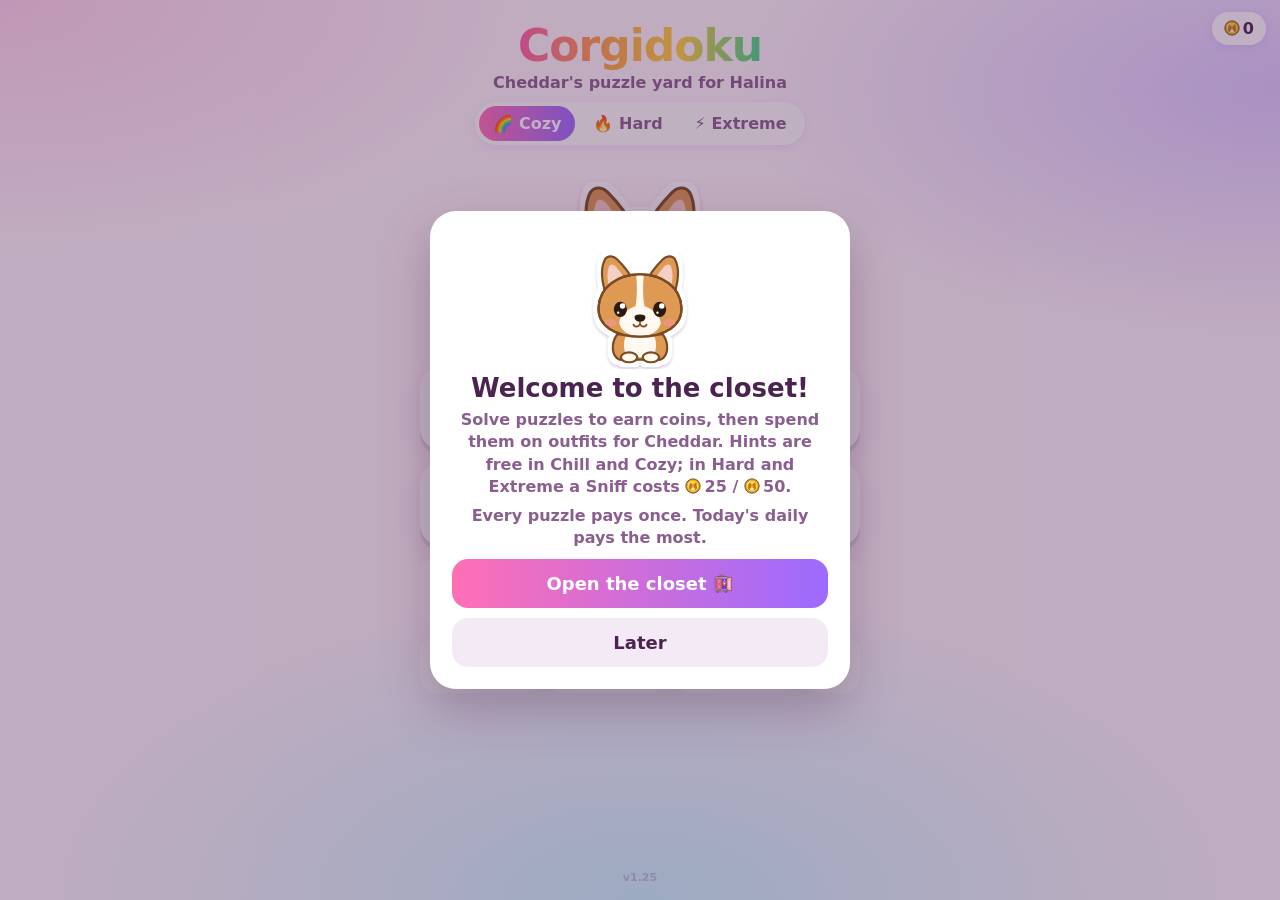
==== corgidoku/index.html @ 0ef2c80a "Corgidoku v1.25: smarter Sniff hints, hint prices, dog-nose icon - engine.js: findStep()/applyStep()" ====
<!DOCTYPE html>
<html lang="en">
<head>
<meta charset="utf-8">
<title>Corgidoku</title>
<meta name="viewport" content="width=device-width, initial-scale=1, maximum-scale=1, user-scalable=no, viewport-fit=cover">
<meta name="apple-mobile-web-app-capable" content="yes">
<meta name="apple-mobile-web-app-title" content="Corgidoku">
<meta name="apple-mobile-web-app-status-bar-style" content="default">
<meta name="theme-color" content="#FFE3F1">
<link rel="apple-touch-icon" href="apple-touch-icon.png">
<link rel="manifest" href="manifest.webmanifest">
<style>
  :root{
    --ink:#4B2350; --ink-soft:#8A5F8F; --card:#FFFFFF; --edge:#5B2A6E;
    --pink:#FF6FB5; --purple:#9B6BFF; --sky:#4FB8FF; --mint:#38D9A0; --sun:#FFC93C; --coral:#FF7A7A;
    --round: ui-rounded, "SF Pro Rounded", "Nunito", system-ui, -apple-system, sans-serif;
    --safe-t: env(safe-area-inset-top); --safe-b: env(safe-area-inset-bottom);
  }
  *{box-sizing:border-box;margin:0;padding:0;-webkit-tap-highlight-color:transparent}
  html,body{height:100%}
  body{
    font-family:var(--round); color:var(--ink); overflow:hidden;
    background:
      radial-gradient(60% 40% at 0% 0%, #FFD6EC 0%, transparent 70%),
      radial-gradient(60% 40% at 100% 10%, #DCCBFF 0%, transparent 70%),
      radial-gradient(70% 50% at 50% 100%, #C9F4FF 0%, transparent 70%),
      #FFF6FB;
    -webkit-user-select:none; user-select:none;
  }
  button{font:inherit;color:inherit;border:0;background:none;cursor:pointer}
  .screen{position:absolute;inset:0;padding:calc(var(--safe-t) + 12px) 16px calc(var(--safe-b) + 16px);display:none;flex-direction:column;align-items:center;overflow-y:auto}
  .screen.on{display:flex}

  /* ---------- home ---------- */
  .title{font-size:44px;font-weight:900;letter-spacing:-1px;margin-top:8px;
    background:linear-gradient(90deg,#FF5FA8,#FF9F45,#FFD23C,#3FD98B,#46B3FF,#9B6BFF,#FF5FA8);background-size:200% 100%;
    -webkit-background-clip:text;background-clip:text;color:transparent;animation:shimmer 6s linear infinite}
  @keyframes shimmer{to{background-position:200% 0}}
  .subtitle{color:var(--ink-soft);font-weight:700;margin-top:2px}
  .hero{width:170px;margin:10px 0 2px;animation:bob 3s ease-in-out infinite}
  .hero-row{display:flex;align-items:center;justify-content:center;gap:4px;width:100%;max-width:440px}
  .hero.kid{width:150px}
  .kidname{position:relative;font-size:32px;font-weight:900;color:#fff;background:var(--kc);padding:10px 18px;border-radius:24px;transform:rotate(-5deg);
    text-shadow:0 2px 0 rgba(0,0,0,.15);box-shadow:0 6px 0 rgba(0,0,0,.12),0 10px 22px rgba(91,42,110,.18);border:3px solid #fff;animation:bob 3s ease-in-out infinite reverse}
  .kidname::after{content:"";position:absolute;right:-13px;top:50%;margin-top:-9px;border:9px solid transparent;border-left:13px solid var(--kc);border-right:0}
  @keyframes bob{50%{transform:translateY(-6px)}}
  .banner{width:100%;max-width:440px;border-radius:20px;padding:12px 16px;margin:6px 0 4px;font-weight:800;text-align:center;
    background:linear-gradient(90deg,#FFE0F0,#E9DDFF,#D9F3FF);border:2px solid #fff;box-shadow:0 4px 14px rgba(155,107,255,.18)}
  .banner small{display:block;font-weight:700;color:var(--ink-soft);margin-top:2px}
  .modes{display:flex;gap:4px;background:rgba(255,255,255,.75);border-radius:999px;padding:4px;margin-top:10px;box-shadow:0 2px 8px rgba(155,107,255,.15)}
  .mode{padding:8px 20px;border-radius:999px;font-weight:900;color:var(--ink-soft)}
  .mode.on{background:linear-gradient(90deg,var(--pink),var(--purple));color:#fff}
  .modes.three .mode{padding:8px 14px}
  .menu{width:100%;max-width:440px;display:flex;flex-direction:column;gap:12px;margin-top:12px}
  .big{display:flex;align-items:center;gap:14px;width:100%;padding:16px 18px;border-radius:22px;background:var(--card);
    box-shadow:0 6px 0 rgba(91,42,110,.12),0 10px 24px rgba(91,42,110,.10);text-align:left}
  .big:active{transform:translateY(3px);box-shadow:0 3px 0 rgba(91,42,110,.12)}
  .big .ico{width:52px;height:52px;border-radius:16px;display:grid;place-items:center;font-size:28px;flex:none}
  .big b{display:block;font-size:20px}
  .big span{color:var(--ink-soft);font-weight:700;font-size:15px}
  .row{display:flex;gap:10px;width:100%;max-width:440px;margin-top:12px}
  .pill{flex:1;padding:12px;border-radius:16px;background:rgba(255,255,255,.75);font-weight:800;text-align:center}
  .stats{display:flex;gap:10px;width:100%;max-width:440px;margin-top:12px}
  .stat{flex:1;background:rgba(255,255,255,.7);border-radius:16px;padding:10px;text-align:center}
  .stat b{display:block;font-size:24px}
  .stat span{font-size:12px;font-weight:800;color:var(--ink-soft);text-transform:uppercase;letter-spacing:.5px}

  .ver{margin-top:auto;padding:18px 12px 0;font-size:11px;font-weight:700;color:var(--ink-soft);opacity:.35}
  /* ---------- top bar ---------- */
  .bar{width:100%;max-width:520px;display:flex;align-items:center;justify-content:space-between;gap:8px;min-height:44px}
  .bar h2{font-size:20px;font-weight:900;text-align:center;flex:1}
  .bar .back,.bar .ghost{width:44px;height:44px;border-radius:14px;background:rgba(255,255,255,.92);box-shadow:0 2px 8px rgba(155,107,255,.18);font-size:22px;font-weight:900;display:grid;place-items:center;flex:none}
  .bar .ghost{visibility:hidden}
  /* Long scrolling screens keep their bar (and the back button) pinned at the top, on a frosted backing. */
  #climb .bar,#past .bar{position:sticky;top:0;z-index:5;flex:none;padding:4px;border-radius:18px;background:rgba(255,255,255,.72);
    -webkit-backdrop-filter:blur(8px);backdrop-filter:blur(8px);box-shadow:0 2px 10px rgba(91,42,110,.12)}
  body.dark #climb .bar,body.dark #past .bar{background:rgba(28,26,58,.6)}

  /* ---------- play ---------- */
  .meta{width:100%;max-width:520px;display:flex;justify-content:space-between;align-items:center;margin:6px 0 10px;font-weight:800;color:var(--ink-soft)}
  .treats{display:flex;gap:4px}
  .treat{width:34px;height:18px;fill:#E7A869;stroke:#B9773C;stroke-width:1.5}
  .treat.gone{fill:#EBDDE6;stroke:#D8C6D2}
  .treat.lost{animation:lost .7s ease-out}
  @keyframes lost{0%{transform:scale(1.6) rotate(-15deg);fill:#E0306A}100%{transform:none}}
  .bubble p.alert{background:#FFE4EC;color:#A3214D}
  .board{--n:6;width:min(94vw,58vh,520px);aspect-ratio:1;display:grid;grid-template-columns:repeat(var(--n),minmax(0,1fr));grid-template-rows:repeat(var(--n),minmax(0,1fr));
    border:2px solid rgba(91,42,110,.55);border-radius:16px;overflow:hidden;background:#fff;touch-action:none;
    box-shadow:0 10px 30px rgba(91,42,110,.22)}
  .cell{position:relative;min-width:0;min-height:0;overflow:hidden;border:.5px solid rgba(255,255,255,.75)}
  .cell.bt{border-top:1.25px solid rgba(91,42,110,.42)}.cell.bb{border-bottom:1.25px solid rgba(91,42,110,.42)}.cell.bl{border-left:1.25px solid rgba(91,42,110,.42)}.cell.br{border-right:1.25px solid rgba(91,42,110,.42)}
  .cell svg{position:absolute;pointer-events:none}
  .cell svg.corgi{left:2%;top:2%;width:96%;height:96%;animation:pop .28s cubic-bezier(.3,1.6,.5,1)}
  .cell svg.paw{left:26%;top:26%;width:48%;height:48%;fill:var(--edge);opacity:.5}
  .cell svg.paw.tinted{opacity:.9}
  .swatches{display:flex;gap:10px;justify-content:center;margin-top:12px}
  .sw{width:40px;height:40px;border-radius:50%;background:#fff;display:grid;place-items:center;box-shadow:0 2px 6px rgba(91,42,110,.12);border:2px solid transparent}
  .sw svg{width:24px;height:24px}
  .sw.on{border-color:var(--pink);box-shadow:0 0 0 3px rgba(255,111,181,.25)}
  .bubble{margin-top:8px!important}
  .cell.nope svg.paw{fill:#E0306A;opacity:.85}
  .cell.nope::before{content:"";position:absolute;inset:0;background:repeating-linear-gradient(45deg,rgba(224,48,106,.10) 0 6px,transparent 6px 12px)}
  .cell svg.paw.auto{opacity:.2}
  .cell.wrong{animation:shake .4s}
  .cell.wrong::after{content:"";position:absolute;inset:0;background:rgba(255,60,90,.45)}
  .cell.glow::after{content:"";position:absolute;inset:8%;border-radius:50%;border:3px dashed #fff;box-shadow:0 0 0 3px var(--pink);animation:pulse 1s ease-in-out infinite}
  .cell.done{filter:saturate(1.15)}
  /* ---------- win party: rainbow wave, hopping corgis, sparkles ---------- */
  .cell.party::before{content:"";position:absolute;inset:0;pointer-events:none;animation:rainbow 1.1s ease-in-out var(--d,0ms) 2 both}
  @keyframes rainbow{0%,100%{background:rgba(255,255,255,0)}
    10%{background:rgba(255,255,255,.85)}25%{background:rgba(255,95,168,.7)}40%{background:rgba(255,159,69,.7)}
    55%{background:rgba(255,210,60,.7)}70%{background:rgba(63,217,139,.7)}85%{background:rgba(70,179,255,.7)}95%{background:rgba(155,107,255,.6)}}
  .cell.party svg.corgi{z-index:1;animation:hop .55s cubic-bezier(.3,1.6,.5,1) calc(var(--d,0ms) + 200ms) 3 both}
  @keyframes hop{0%,100%{transform:translateY(0) scale(1)}40%{transform:translateY(-18%) scale(1.12) rotate(-6deg)}70%{transform:translateY(0) scale(.95,1.05)}}
  .board.party{animation:boardglow 1.6s ease-in-out 2}
  @keyframes boardglow{0%,100%{box-shadow:0 10px 30px rgba(91,42,110,.22)}
    25%{box-shadow:0 0 0 5px #FF5FA8,0 0 36px #FF5FA8}50%{box-shadow:0 0 0 5px #FFD23C,0 0 36px #3FD98B}75%{box-shadow:0 0 0 5px #46B3FF,0 0 36px #9B6BFF}}
  .spark{position:fixed;width:var(--sz,12px);height:var(--sz,12px);margin:calc(var(--sz,12px) / -2) 0 0 calc(var(--sz,12px) / -2);z-index:18;pointer-events:none;
    clip-path:polygon(50% 0,62% 38%,100% 50%,62% 62%,50% 100%,38% 62%,0 50%,38% 38%);opacity:0;animation:spark .95s ease-out both}
  @keyframes spark{0%{opacity:1;transform:translate(0,0) scale(.3) rotate(0)}60%{opacity:1}100%{opacity:0;transform:translate(var(--dx),var(--dy)) scale(1.2) rotate(180deg)}}
  @media (prefers-reduced-motion: reduce){.cell.party::before,.cell.party svg.corgi,.board.party,.spark{animation-duration:.01s;animation-iteration-count:1}}
  @keyframes pop{0%{transform:scale(.2)}100%{transform:scale(1)}}
  @keyframes shake{20%,60%{transform:translateX(-4px)}40%,80%{transform:translateX(4px)}}
  @keyframes pulse{50%{transform:scale(.9);opacity:.6}}
  .bubble{width:100%;max-width:520px;min-height:58px;margin-top:12px;display:flex;align-items:center;gap:10px}
  .bubble .face{width:46px;height:46px;flex:none}
  .bubble p{flex:1;background:#fff;border-radius:16px;padding:10px 14px;font-weight:700;font-size:15px;line-height:1.3;position:relative;box-shadow:0 3px 10px rgba(91,42,110,.08)}
  .bubble p:empty{visibility:hidden}
  .bubble p.long{font-size:13.5px;line-height:1.28}
  #play>*{flex-shrink:0} /* a long Sniff answer scrolls the screen instead of squashing the board */
  .tools{width:100%;max-width:520px;display:flex;gap:10px;margin-top:12px}
  .tool{flex:1;padding:12px 6px;border-radius:16px;background:#fff;font-weight:800;font-size:15px;box-shadow:0 4px 0 rgba(91,42,110,.10)}
  .tool:active{transform:translateY(2px);box-shadow:none}
  .tool .e{display:block;font-size:22px}
  .tool .lbl small{font-size:12px;font-weight:800;white-space:nowrap;color:var(--ink-soft)}
  .tool.poor{opacity:.5}
  .bignose{width:72px;margin:0 auto 4px}.bignose .ic{width:72px;height:72px}
  /* Sniff: the cells that matter stay bright, the rest of the board dims */
  .board.spot .cell:not(.sn-a){filter:saturate(.45) brightness(1.04) opacity(.6)}
  .board .cell{transition:filter .25s}
  .cell.sn-d{background-image:repeating-linear-gradient(45deg,rgba(224,48,106,.28) 0 5px,transparent 5px 10px)!important;box-shadow:inset 0 0 0 2px rgba(224,48,106,.7)}
  .sng{position:absolute;inset:0;pointer-events:none}
  .sng svg{opacity:.5}
  .sng b{position:absolute;right:3%;bottom:3%;width:44%;height:44%;border-radius:50%;background:var(--purple);color:#fff;font-size:min(3.4vw,15px);font-weight:900;display:grid;place-items:center;box-shadow:0 0 0 1.5px #fff;z-index:2}
  .snx{position:absolute;inset:7%;border-radius:24%;border:2.5px dashed #fff;box-shadow:0 0 0 2.5px var(--purple),inset 0 0 0 40px rgba(255,255,255,.35);pointer-events:none;animation:pulse 1s ease-in-out infinite}
  .snx svg.paw{fill:var(--purple);opacity:.85;left:19%;top:19%;width:62%;height:62%}
  @media (prefers-reduced-motion: reduce){.snx,.cell.glow::after{animation:none}}

  /* ---------- climb ---------- */
  .wall{position:relative;flex:none;width:100%;max-width:420px;margin-top:8px} /* flex:none: keep its full height so Base camp sits at the bottom */
  .hold{position:absolute;width:60px;height:52px;border-radius:46% 54% 40% 60% / 55% 45% 55% 45%;display:grid;place-items:center;font-weight:900;font-size:18px;color:#fff;
    text-shadow:0 1px 2px rgba(0,0,0,.25);box-shadow:inset 0 -6px 0 rgba(0,0,0,.15),0 4px 10px rgba(91,42,110,.18)}
  .hold.locked{filter:grayscale(.85) opacity(.45)}
  .hold.solved::after{content:"✓";position:absolute;right:-4px;top:-6px;background:#fff;color:var(--mint);border-radius:50%;width:22px;height:22px;font-size:14px;display:grid;place-items:center;text-shadow:none}
  .climber{position:absolute;width:56px;transition:top .6s,left .6s;pointer-events:none}
  .rope{position:absolute;left:50%;top:0;bottom:0;width:4px;margin-left:-2px;background:repeating-linear-gradient(#FFB3D6 0 10px,#C7B2FF 10px 20px);border-radius:2px;opacity:.6}
  .summit{text-align:center;font-weight:900;font-size:20px;margin:8px 0}
  .climb-bonus{margin:6px 0 4px}
  /* Home after a summit: the Climb and Bonus Yards share one row so the bottom pills stay on screen. */
  .pair{display:grid;grid-template-columns:1fr 1fr;gap:12px}
  .pair .big{padding:12px;gap:10px;align-items:center}
  .pair .big .ico{width:40px;height:40px;border-radius:13px;font-size:22px}
  .pair .big b{font-size:16px;line-height:1.15}
  .pair .big span{font-size:13px;display:block;margin-top:2px}
  .climb-bonus .big{padding:12px 16px}

  /* ---------- lists & overlays ---------- */
  .list{width:100%;max-width:440px;display:flex;flex-direction:column;gap:8px;margin-top:8px}
  .item{display:flex;justify-content:space-between;align-items:center;background:#fff;border-radius:16px;padding:14px 16px;font-weight:800}
  .item span{color:var(--ink-soft);font-weight:700}
  .overlay{position:fixed;inset:0;background:rgba(75,35,80,.35);display:none;align-items:center;justify-content:center;padding:20px;z-index:10}
  .overlay.on{display:flex}
  .sheet{background:#fff;border-radius:26px;padding:22px;width:100%;max-width:420px;text-align:center;box-shadow:0 20px 50px rgba(75,35,80,.3);max-height:90vh;overflow:auto}
  .sheet h3{font-size:26px;font-weight:900;margin-bottom:6px}
  .sheet p{font-weight:700;color:var(--ink-soft);line-height:1.4;margin:6px 0}
  .sheet ol{text-align:left;font-weight:700;line-height:1.45;margin:10px 0 10px 22px}
  .sheet .cta{display:block;width:100%;margin-top:10px;padding:14px;border-radius:16px;font-weight:900;font-size:18px;color:#fff;background:linear-gradient(90deg,var(--pink),var(--purple))}
  .sheet .cta.alt{background:#F3EAF6;color:var(--ink)}
  .rate{margin:12px 0 4px;background:#FAF3FC;border-radius:16px;padding:10px}
  .rate b{display:block;margin-bottom:8px}
  .rate div{display:grid;grid-template-columns:repeat(5,1fr);gap:6px}
  .rate button{padding:9px 0;border-radius:12px;background:#fff;font-weight:900;font-size:17px;box-shadow:0 2px 0 rgba(91,42,110,.12)}
  .rate button.on{background:linear-gradient(90deg,var(--pink),var(--purple));color:#fff}
  .rate small{display:block;margin-top:6px;color:var(--ink-soft);font-weight:700}
  .cta small{font-weight:700;opacity:.7;font-size:13px}
  .toggle{display:flex;justify-content:space-between;align-items:center;padding:12px 4px;border-bottom:1px solid #F1E6F3;font-weight:800;text-align:left;gap:12px}
  .toggle small{display:block;color:var(--ink-soft);font-weight:700}
  .toggle input{width:26px;height:26px;accent-color:var(--pink);flex:none}
  .who{padding:6px 0 12px;border-bottom:1px solid #F1E6F3}
  .who b{display:block;margin-bottom:8px}
  .who small{display:block;margin-top:6px;color:var(--ink-soft);font-weight:700}
  .who .kidnm{padding:8px 4px}
  .who .kidnm:last-child{border-bottom:0;padding-bottom:0}
  .who .kidnm small{margin-top:0}
  .players{display:flex;gap:6px}
  .pl{flex:1;padding:10px 4px;border-radius:14px;background:#F3EAF6;font-weight:900;font-size:15px}
  .pl.on{background:linear-gradient(90deg,var(--pink),var(--purple));color:#fff}

  /* ---------- coins & closet ---------- */
  .coins{position:absolute;top:calc(var(--safe-t) + 12px);right:14px;padding:7px 12px;border-radius:999px;background:rgba(255,255,255,.92);font-weight:900;font-size:16px;
    box-shadow:0 2px 8px rgba(155,107,255,.18);z-index:2}
  .bar .coins.still{position:static;flex:none;min-width:44px;text-align:center}
  .row .pill{padding:8px 2px;font-size:14px;white-space:nowrap}
  .row .pill .e{display:block;font-size:20px;line-height:1.2}
  .row .pill.gear{flex:none;width:56px;font-size:22px}
  .earn{margin:10px 0 4px;padding:10px;border-radius:16px;background:#FFF5D6;color:#8A5A00;font-weight:900;font-size:20px}
  .earn span{display:block;font-size:14px;font-weight:800;margin-top:2px}
  .cpreview{width:150px;margin:6px 0 4px}
  .ctabs{display:flex;gap:4px;background:rgba(255,255,255,.75);border-radius:999px;padding:4px;width:100%;max-width:440px;box-shadow:0 2px 8px rgba(155,107,255,.15)}
  .ctab{flex:1;padding:8px 0;border-radius:999px;font-weight:900;font-size:14px;color:var(--ink-soft)}
  .ctab.on{background:linear-gradient(90deg,var(--pink),var(--purple));color:#fff}
  .cbody{width:100%;max-width:440px;margin-top:12px}
  .cgrid{display:grid;grid-template-columns:repeat(3,1fr);gap:10px}
  .ctile{background:#fff;border-radius:18px;padding:10px 6px;display:flex;flex-direction:column;align-items:center;gap:2px;box-shadow:0 4px 0 rgba(91,42,110,.10);border:3px solid transparent}
  .ctile.on{border-color:var(--pink)}
  .cthumb{width:64px;height:64px;display:grid;place-items:center}
  .cthumb svg{width:100%;height:100%}
  .cthumb span{font-size:30px;opacity:.5}
  .ctile b{font-size:14px}
  .ctile small{font-size:12px;font-weight:800;color:var(--ink-soft)}
  .csoon{background:rgba(255,255,255,.75);border-radius:18px;padding:18px;text-align:center;font-weight:800;color:var(--ink-soft);line-height:1.4}
  .cact{width:100%;max-width:440px;margin-top:8px;position:sticky;bottom:0;z-index:3} /* Buy stays on screen however long the list gets */
  .cact:empty{display:none}
  .cact .cta{display:block;width:100%;padding:14px;border-radius:16px;font-weight:900;font-size:18px;color:#fff;background:linear-gradient(90deg,var(--pink),var(--purple))}
  .cact .cta.alt{background:#F3EAF6;color:var(--ink)}
  /* color variants: little dots on the tile, swatches above the Buy button */
  .cdots{display:flex;gap:3px;margin-top:2px}
  .cdots span{width:8px;height:8px;border-radius:50%;border:1.5px solid rgba(122,74,34,.55)}
  .csw{display:flex;align-items:center;gap:10px;flex-wrap:wrap;background:#fff;border-radius:16px;padding:8px 12px;margin-bottom:8px;box-shadow:0 4px 0 rgba(91,42,110,.10)}
  .csw .sw{width:36px;height:36px;border-radius:50%;background:var(--c);border:3px solid #7A4A22;color:#fff;font-weight:900;font-size:16px;text-shadow:0 1px 2px rgba(0,0,0,.5);display:grid;place-items:center;padding:0}
  .csw .sw.on{box-shadow:0 0 0 3px #fff,0 0 0 6px var(--pink)}
  .csw .sw.new{border-style:dashed}
  .csw small{flex:1;min-width:110px;font-weight:800;color:var(--ink-soft);font-size:13px}
  /* icons drawn in art.js: the corgi coin and the wardrobe sit inline like the emoji did */
  .ic{display:inline-block;height:1em;width:1em;vertical-align:-.14em;overflow:visible}
  .row .pill .e .ic{height:22px;width:22px;vertical-align:top}
  .sheet .cta .ic{height:1.15em;width:1.15em;vertical-align:-.2em}
  /* kids' piggy bank: a bar that fills toward the item they're saving for */
  .piggy{display:flex;align-items:center;gap:12px;width:100%;max-width:440px;margin-top:8px;padding:10px 14px;border-radius:20px;background:#fff;text-align:left;
    box-shadow:0 6px 0 rgba(91,42,110,.12),0 10px 24px rgba(91,42,110,.10)}
  .piggy>div{flex:1;min-width:0}
  .piggy b{display:block;font-size:16px;line-height:1.2}
  .piggy small{display:block;color:var(--ink-soft);font-weight:700}
  .piggy .pthumb{width:50px;height:50px;flex:none;display:grid;place-items:center;background:#FFF5D6;border-radius:14px}
  .piggy .pthumb svg{width:42px;height:42px}
  .piggy>.ic{height:30px;width:30px;flex:none}
  .pbar{height:18px;border-radius:999px;background:#F3EAF6;margin-top:6px;overflow:hidden;box-shadow:inset 0 1px 3px rgba(91,42,110,.18)}
  .pbar i{display:block;height:100%;min-width:18px;border-radius:999px;background:linear-gradient(90deg,#FFD23C,#FF9F45);transition:width .6s}
  .piggy.ready{animation:readyglow 1.6s ease-in-out infinite}
  @keyframes readyglow{50%{box-shadow:0 6px 0 rgba(91,42,110,.12),0 0 0 4px #FFD23C,0 0 22px #FFD23C}}
  @media (prefers-reduced-motion: reduce){.piggy.ready{animation:none;box-shadow:0 0 0 4px #FFD23C}}
  .toggle input.name{width:150px;height:auto;padding:8px 10px;border-radius:12px;border:2px solid #F1E6F3;font:inherit;font-weight:800;color:var(--ink);text-align:right;-webkit-user-select:text;user-select:text}
  .backup{padding:12px 4px;border-bottom:1px solid #F1E6F3;text-align:left}
  .backup b{display:block}
  .backup small{display:block;color:var(--ink-soft);font-weight:700}
  .backup .two{display:flex;flex-direction:column}
  .backup .two .cta{font-size:16px;padding:12px 6px;margin-top:8px}
  .sheet textarea.code{width:100%;height:110px;margin-top:8px;padding:8px;border-radius:12px;border:2px solid #F1E6F3;font:12px ui-monospace,monospace;word-break:break-all;-webkit-user-select:text;user-select:text}
  .sheet p.bad{color:#A3214D}
  /* ---------- scenes: a picture behind every screen, earned in the Climb ---------- */
  #scene{position:fixed;inset:0;z-index:0;pointer-events:none}
  #scene svg{position:absolute;inset:0;width:100%;height:100%;display:block}
  /* The play screen tints the scene so the board stays the focus. The board itself never changes. */
  #scene::after{content:"";position:absolute;inset:0;background:transparent;transition:background .3s}
  body.scened[data-screen=play] #scene::after{background:rgba(255,255,255,.45)}
  body.scened.dark[data-screen=play] #scene::after{background:rgba(28,26,58,.35)}
  /* Dark scenes: text that sits right on the picture goes light (#F3EAFF) for contrast. */
  body.dark .subtitle,body.dark .bar h2,body.dark .meta,body.dark .summit,body.dark .hsz,body.dark .ver{color:#F3EAFF}
  body.dark .ver{opacity:.7}
  /* A soft halo keeps on-picture text readable where a bright landmark or a cropped screen puts it over a busy spot. */
  body.scened .subtitle,body.scened .bar h2,body.scened .meta{text-shadow:0 0 6px rgba(255,255,255,.9),0 0 2px rgba(255,255,255,.9)}
  body.scened.dark .subtitle,body.scened.dark .bar h2,body.scened.dark .meta{text-shadow:0 0 6px rgba(28,26,58,.9),0 0 2px rgba(28,26,58,.9)}
  /* Light scenes: on-picture text uses the full ink color (the soft ink can't reach 4.5:1 on a colored sky). */
  body.scened:not(.dark) .subtitle,body.scened:not(.dark) .meta{color:var(--ink)}
  /* The play screen's treats/Relaxed line and clock sit in the top corners, where scene landmarks live: soft pills keep them readable. */
  body.scened .meta>*:not(:empty){padding:1px 8px;border-radius:999px;background:rgba(255,255,255,.72)}
  body.scened.dark .meta>*:not(:empty){background:rgba(28,26,58,.62)}
  .hsz{position:absolute;bottom:-16px;font-size:11px;color:var(--ink-soft);text-shadow:none}
  /* The Climb scrolls over sky and ground alike, so its labels get a backing on any scene. */
  body.scened .hsz{bottom:-18px;padding:0 5px;border-radius:7px;background:rgba(255,255,255,.85)}
  body.scened.dark .hsz{background:rgba(28,26,58,.75)}
  body.scened .summit{width:fit-content;margin:8px auto;padding:4px 16px;border-radius:999px;background:rgba(255,255,255,.8)}
  body.scened.dark .summit{background:rgba(28,26,58,.6)}
  /* Climb: the scene or frame a milestone hold gives, until it's earned */
  .mtag{position:absolute;z-index:1;max-width:180px;padding:6px 10px;border-radius:14px;background:rgba(255,255,255,.92);font-size:13px;font-weight:900;line-height:1.2;
    box-shadow:0 3px 10px rgba(91,42,110,.18);pointer-events:none;text-align:left}
  .mtag small{display:block;font-size:11px;font-weight:800;color:var(--ink-soft)}
  /* scene thumbnails (Closet tiles, unlock sheets): the top of the scene in a 3:4 box */
  .sthumb{position:relative;width:78px;aspect-ratio:3/4;border-radius:12px;overflow:hidden;box-shadow:inset 0 0 0 2px rgba(91,42,110,.18)}
  .sthumb svg{position:absolute;inset:0;width:100%;height:100%}
  .sthumb.pink{background:radial-gradient(80% 50% at 0% 0%,#FFD6EC 0%,transparent 70%),radial-gradient(80% 50% at 100% 15%,#DCCBFF 0%,transparent 70%),radial-gradient(90% 60% at 50% 100%,#C9F4FF 0%,transparent 70%),#FFF6FB}
  .sthumb.big{width:150px;margin:0 auto 6px}
  .locked .sthumb svg,.locked .fthumb{filter:grayscale(1) brightness(.7) contrast(.55);opacity:.55}
  .lock{position:absolute;inset:0;display:grid;place-items:center;font-size:24px}
  .ctile.tall .cthumb{width:auto;height:auto}
  .ctile small.at{font-size:11px;line-height:1.15;text-align:center}
  .ulist{display:flex;flex-wrap:wrap;justify-content:center;gap:10px;margin:10px 0 4px}
  .ulist div{font-weight:900;font-size:13px}
  .ulist .sthumb{width:64px;margin:0 auto 4px}

  /* ---------- summit frames: a ring around the board, a soft glow, sparkles outside the cells ---------- */
  .bframe{position:relative;flex:none;border-radius:21px}
  .bframe.framed{padding:var(--rw,5px);background:var(--fg);box-shadow:0 0 0 1.5px var(--fe),0 0 16px 2px var(--fglow),0 10px 30px rgba(91,42,110,.22)}
  .bframe.framed>.board,.bframe.framed>.mboard{box-shadow:none}
  .f-rainbow{--fg:linear-gradient(135deg,#FF5FA8,#FF9F45,#FFD23C,#3FD98B,#46B3FF,#9B6BFF);--fe:rgba(122,74,34,.45);--fglow:rgba(255,111,181,.5);--sp:#FFFFFF;--spe:#FF5FA8}
  .f-gold{--fg:linear-gradient(135deg,#FFF1BE,#F2B630 22%,#FFE27A 45%,#C98A12 70%,#FFE9A0);--fe:#9A660A;--fglow:rgba(255,201,60,.6);--sp:#FFF3B0;--spe:#C98A12}
  .f-starlight{--fg:linear-gradient(135deg,#5547B4,#9C8CF5 28%,#F4F0FF 50%,#9C8CF5 72%,#5547B4);--fe:#2E2470;--fglow:rgba(185,165,255,.65);--sp:#FFFFFF;--spe:#6B5BD6}
  .fsp{position:absolute;width:var(--s);height:var(--s);margin:calc(var(--s) / -2) 0 0 calc(var(--s) / -2);pointer-events:none;z-index:2}
  .fsp path{fill:var(--sp);stroke:var(--spe);stroke-width:1.6;stroke-linejoin:round}
  /* Still the rest of the time: they only twinkle when a puzzle opens and when it's solved. */
  .bframe.twinkle .fsp{animation:twinkle .55s ease-in-out var(--dl,0ms) 4 alternate both}
  @keyframes twinkle{from{transform:scale(.55) rotate(0);opacity:.55}to{transform:scale(1.25) rotate(25deg);opacity:1}}
  .bframe.framed.twinkle{animation:framepulse 1.1s ease-in-out 2}
  @keyframes framepulse{50%{box-shadow:0 0 0 1.5px var(--fe),0 0 28px 8px var(--fglow),0 10px 30px rgba(91,42,110,.22)}}
  @media (prefers-reduced-motion: reduce){.bframe.twinkle .fsp,.bframe.framed.twinkle{animation:none}}
  /* the little sample board in the Closet and the unlock sheet */
  .mboard{display:grid;grid-template-columns:repeat(4,1fr);width:var(--mw,120px);aspect-ratio:1;border-radius:calc(var(--mw,120px) / 8);overflow:hidden;border:2px solid rgba(91,42,110,.55);background:#fff}
  .mboard .cell svg.corgi{animation:none}
  .bframe.mini{--rw:4px;border-radius:calc(var(--mw,120px) / 8 + 4px)}
  .fthumb{display:grid;place-items:center;width:78px;height:78px}
  .cpreview.fr{width:auto;padding:14px 0 10px}

  /* ---------- celebration ---------- */
  .zoom{position:fixed;left:-160px;top:38%;width:110px;z-index:20;pointer-events:none;animation:zoomies 2.2s cubic-bezier(.45,.05,.55,.95) forwards}
  .zoom::before{content:"";position:absolute;right:70%;top:30%;width:260px;height:40px;border-radius:20px;
    background:linear-gradient(180deg,#FF5FA8 0 16%,#FF9F45 16% 33%,#FFD23C 33% 50%,#3FD98B 50% 66%,#46B3FF 66% 83%,#9B6BFF 83%);opacity:.85}
  .zoom svg{position:relative;z-index:1;display:block}
  @keyframes zoomies{0%{left:-160px;transform:translateY(0)}20%{transform:translateY(-14px)}40%{transform:translateY(0)}60%{transform:translateY(-14px)}80%{transform:translateY(0)}100%{left:110vw}}
  .heart{position:fixed;top:-30px;font-size:24px;z-index:19;pointer-events:none;animation:fall linear forwards}
  @keyframes fall{to{transform:translateY(110vh) rotate(260deg)}}
</style>
</head>
<body>
  <div id="scene" aria-hidden="true"></div>
  <section id="home" class="screen on"></section>
  <section id="play" class="screen"></section>
  <section id="climb" class="screen"></section>
  <section id="past" class="screen"></section>
  <section id="closet" class="screen"></section>
  <div id="overlay" class="overlay"><div class="sheet" id="sheet"></div></div>
  <script type="module" src="app.js"></script>
  <script>
    if ('serviceWorker' in navigator) navigator.serviceWorker.register('sw.js').catch(() => {});
  </script>
</body>
</html>
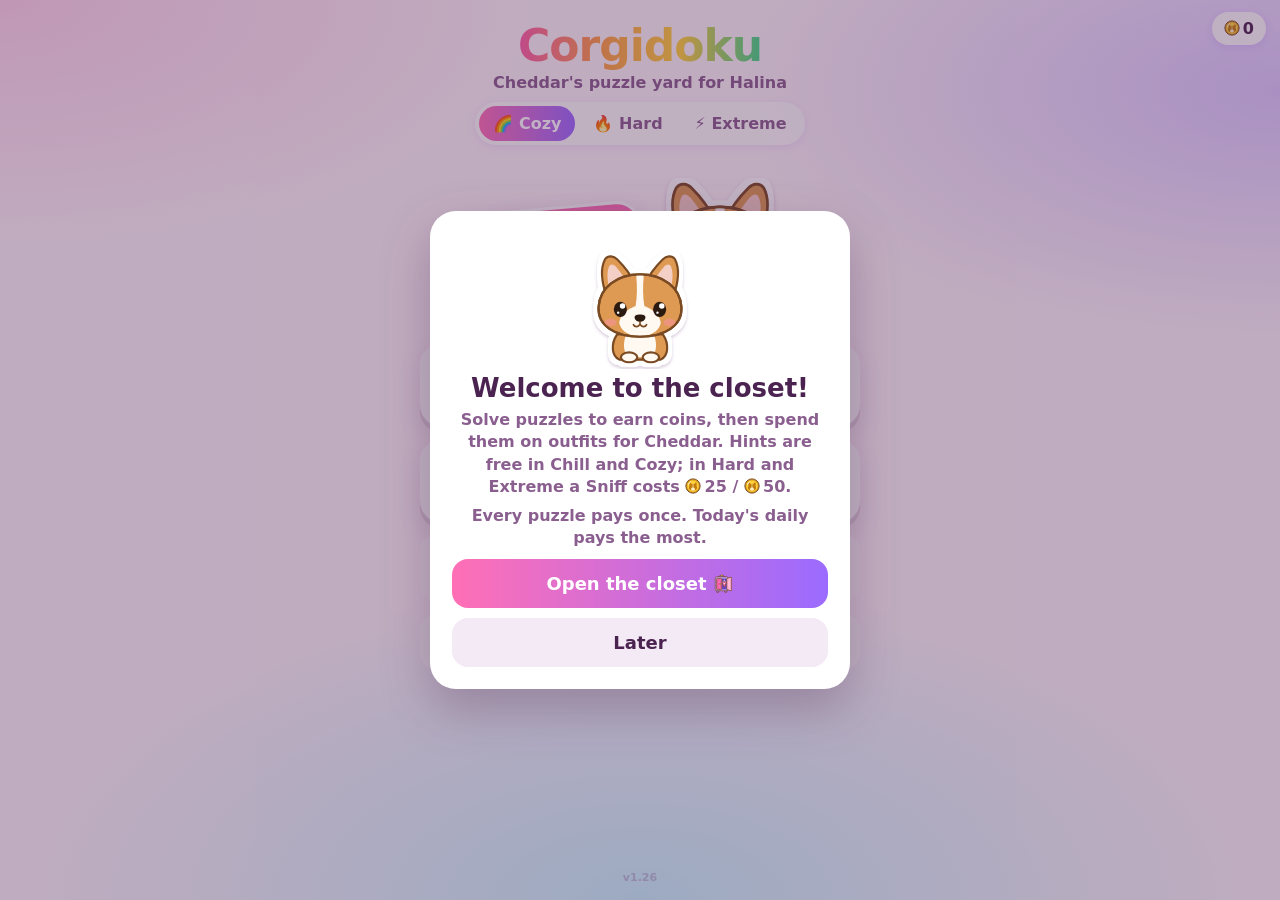
==== commit 84cf65a1: "Corgidoku v1.26: Halina-only Rest up and birthday messages, name tag on home for everyone Co-Authore" ====
--- a/corgidoku/index.html
+++ b/corgidoku/index.html
@@ -43,6 +43,7 @@
   .hero.kid{width:150px}
   .kidname{position:relative;font-size:32px;font-weight:900;color:#fff;background:var(--kc);padding:10px 18px;border-radius:24px;transform:rotate(-5deg);
     text-shadow:0 2px 0 rgba(0,0,0,.15);box-shadow:0 6px 0 rgba(0,0,0,.12),0 10px 22px rgba(91,42,110,.18);border:3px solid #fff;animation:bob 3s ease-in-out infinite reverse}
+  .kidname.long{font-size:22px;padding:10px 14px;max-width:190px;overflow-wrap:anywhere;text-align:center}
   .kidname::after{content:"";position:absolute;right:-13px;top:50%;margin-top:-9px;border:9px solid transparent;border-left:13px solid var(--kc);border-right:0}
   @keyframes bob{50%{transform:translateY(-6px)}}
   .banner{width:100%;max-width:440px;border-radius:20px;padding:12px 16px;margin:6px 0 4px;font-weight:800;text-align:center;
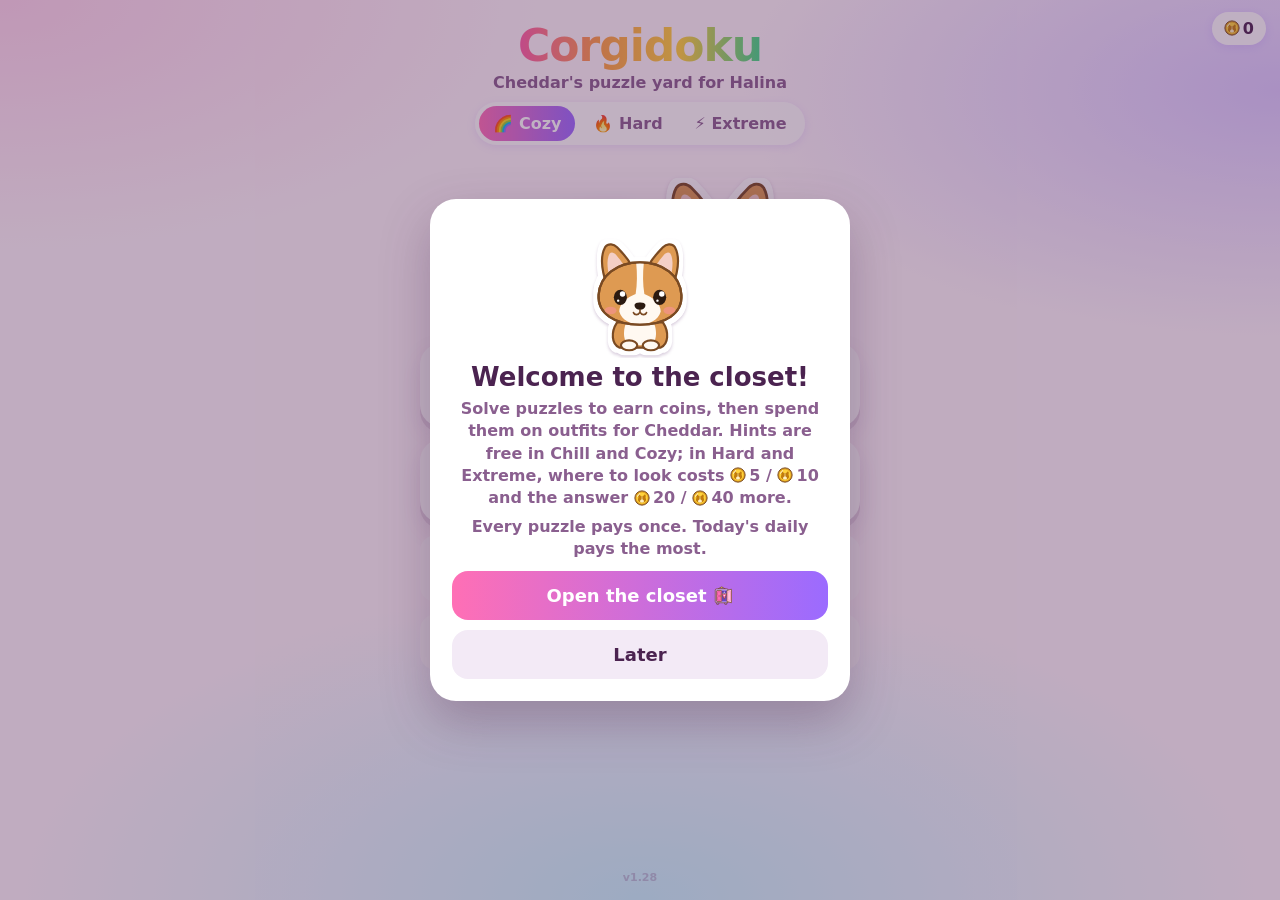
==== commit 627e8ac4: "Unlist the site: no root page, noindex on every app - .nojekyll stops Pages from rendering README.md" ====
--- a/corgidoku/index.html
+++ b/corgidoku/index.html
@@ -1,6 +1,7 @@
 <!DOCTYPE html>
 <html lang="en">
 <head>
+<meta name="robots" content="noindex, nofollow">
 <meta charset="utf-8">
 <title>Corgidoku</title>
 <meta name="viewport" content="width=device-width, initial-scale=1, maximum-scale=1, user-scalable=no, viewport-fit=cover">
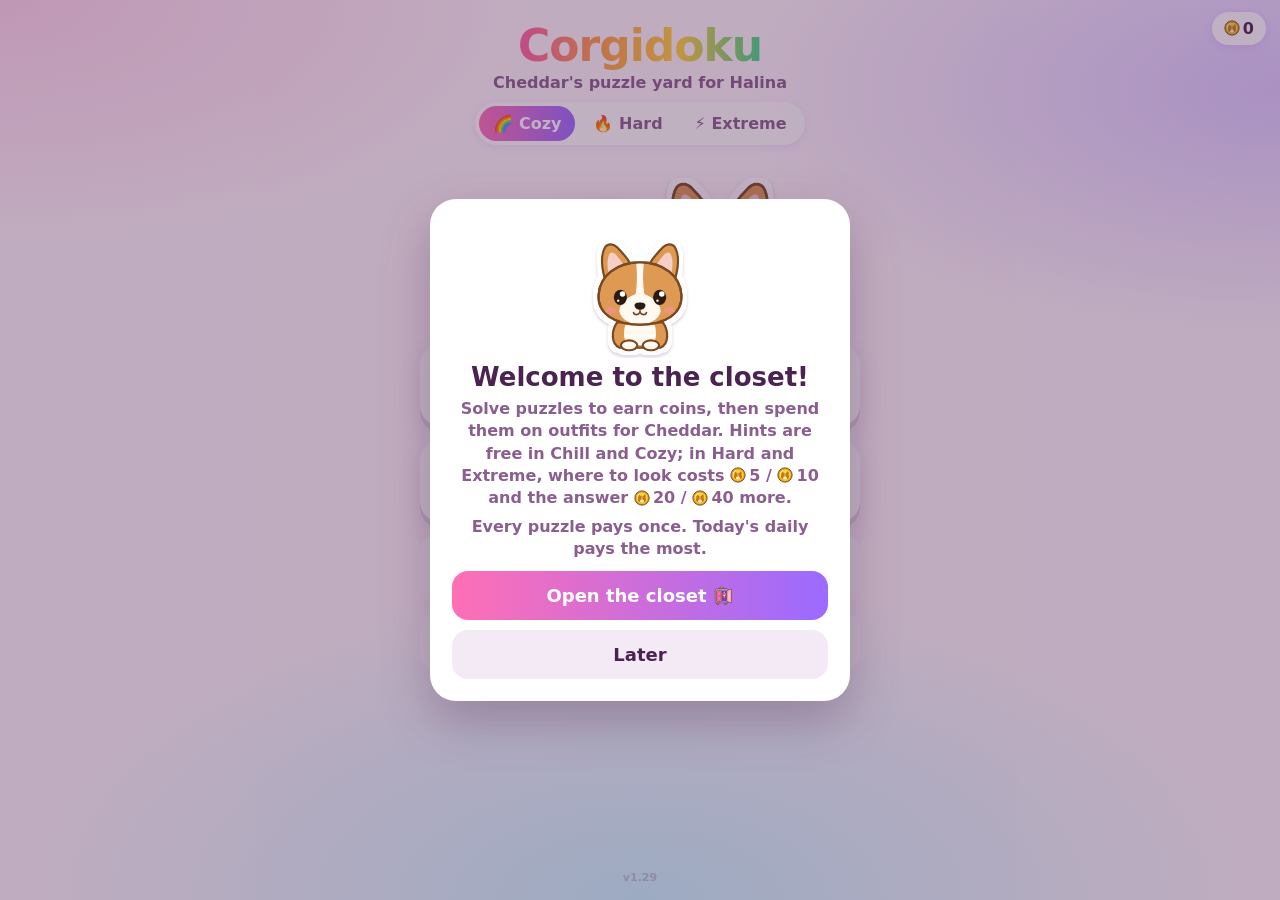
==== commit 0d5df7b4: "Corgidoku v1.29: monocle (350, gold/silver/rose gold) and animated summit frames - Monocle face item" ====
--- a/corgidoku/index.html
+++ b/corgidoku/index.html
@@ -93,6 +93,7 @@
   .cell{position:relative;min-width:0;min-height:0;overflow:hidden;border:.5px solid rgba(255,255,255,.75)}
   .cell.bt{border-top:1.25px solid rgba(91,42,110,.42)}.cell.bb{border-bottom:1.25px solid rgba(91,42,110,.42)}.cell.bl{border-left:1.25px solid rgba(91,42,110,.42)}.cell.br{border-right:1.25px solid rgba(91,42,110,.42)}
   .cell svg{position:absolute;pointer-events:none}
+  .cell svg.corgi .mchain{display:none} /* the monocle chain is only for the big Cheddar */
   .cell svg.corgi{left:2%;top:2%;width:96%;height:96%;animation:pop .28s cubic-bezier(.3,1.6,.5,1)}
   .cell svg.paw{left:26%;top:26%;width:48%;height:48%;fill:var(--edge);opacity:.5}
   .cell svg.paw.tinted{opacity:.9}
@@ -310,12 +311,35 @@
   .f-starlight{--fg:linear-gradient(135deg,#5547B4,#9C8CF5 28%,#F4F0FF 50%,#9C8CF5 72%,#5547B4);--fe:#2E2470;--fglow:rgba(185,165,255,.65);--sp:#FFFFFF;--spe:#6B5BD6}
   .fsp{position:absolute;width:var(--s);height:var(--s);margin:calc(var(--s) / -2) 0 0 calc(var(--s) / -2);pointer-events:none;z-index:2}
   .fsp path{fill:var(--sp);stroke:var(--spe);stroke-width:1.6;stroke-linejoin:round}
-  /* Still the rest of the time: they only twinkle when a puzzle opens and when it's solved. */
-  .bframe.twinkle .fsp{animation:twinkle .55s ease-in-out var(--dl,0ms) 4 alternate both}
+  .bframe.framed>.board,.bframe.framed>.mboard{position:relative;z-index:1}
+  /* Frame motion (v1.29): summit frames are the hardest things to earn, so they move all the time.
+     Only transform and opacity are animated, on a layer under the board, so the cells never change.
+     .fring clips a big rotating square (.fring i) to the frame; the board covers its middle, so only
+     the ring shows it. Rainbow: the colors chase around. Gold: a glint sweeps round, then rests.
+     Starlight: two soft lights drift round and the sparkles twinkle and drift. */
+  .fring{position:absolute;inset:0;border-radius:inherit;overflow:hidden;z-index:0;pointer-events:none;-webkit-mask-image:-webkit-radial-gradient(white,black)}
+  .fring i{position:absolute;left:-25%;top:-25%;width:150%;height:150%;background:var(--fspin);will-change:transform}
+  .f-rainbow{--fspin:conic-gradient(#FF5FA8,#FF9F45,#FFD23C,#3FD98B,#46B3FF,#9B6BFF,#FF5FA8,#FF9F45,#FFD23C,#3FD98B,#46B3FF,#9B6BFF,#FF5FA8)}
+  .f-gold{--fspin:conic-gradient(rgba(255,255,245,0) 0deg 306deg,#FFFFF5 331deg,rgba(255,255,245,0) 356deg)}
+  .f-starlight{--fspin:conic-gradient(rgba(255,255,255,0) 0deg,rgba(255,255,255,.7) 45deg,rgba(255,255,255,0) 95deg 180deg,rgba(255,255,255,.55) 225deg,rgba(255,255,255,0) 275deg)}
+  .bframe:not(.moving) .fring{display:none}
+  .moving.f-rainbow .fring i{animation:fspin 7s linear infinite}
+  .moving.f-gold .fring i{animation:fglint 5.5s ease-in-out infinite}
+  .moving.f-starlight .fring i{animation:fspin 12s linear infinite}
+  @keyframes fspin{to{transform:rotate(1turn)}}
+  @keyframes fglint{0%{transform:rotate(0);opacity:1}70%{transform:rotate(1turn);opacity:1}76%,100%{transform:rotate(1turn);opacity:0}}
+  .moving.f-gold .fsp{animation:fpop 4.4s ease-in-out calc(var(--i) * -0.55s) infinite}
+  @keyframes fpop{0%,82%,100%{transform:scale(.85);opacity:.85}90%{transform:scale(1.35) rotate(25deg);opacity:1}}
+  .moving.f-starlight .fsp{animation:fdrift 2.6s ease-in-out calc(var(--i) * -0.37s) infinite alternate}
+  @keyframes fdrift{0%{transform:translate(0,0) scale(.6) rotate(0);opacity:.5}100%{transform:translate(var(--dx,2px),var(--dy,-3px)) scale(1.15) rotate(30deg);opacity:1}}
+  /* Paused when nobody can see them: a sheet over the play board, or the app in the background. */
+  body.sheeted #bframe .fring i,body.sheeted #bframe .fsp,html.hid .fring i,html.hid .fsp{animation-play-state:paused}
+  /* The burst when a puzzle opens and when it's solved, on top of the frame's own motion. */
+  .bframe.framed.twinkle .fsp{animation:twinkle .55s ease-in-out var(--dl,0ms) 4 alternate both}
   @keyframes twinkle{from{transform:scale(.55) rotate(0);opacity:.55}to{transform:scale(1.25) rotate(25deg);opacity:1}}
   .bframe.framed.twinkle{animation:framepulse 1.1s ease-in-out 2}
   @keyframes framepulse{50%{box-shadow:0 0 0 1.5px var(--fe),0 0 28px 8px var(--fglow),0 10px 30px rgba(91,42,110,.22)}}
-  @media (prefers-reduced-motion: reduce){.bframe.twinkle .fsp,.bframe.framed.twinkle{animation:none}}
+  @media (prefers-reduced-motion: reduce){.bframe.framed.twinkle .fsp,.bframe.framed.twinkle,.bframe .fsp{animation:none}.fring{display:none}}
   /* the little sample board in the Closet and the unlock sheet */
   .mboard{display:grid;grid-template-columns:repeat(4,1fr);width:var(--mw,120px);aspect-ratio:1;border-radius:calc(var(--mw,120px) / 8);overflow:hidden;border:2px solid rgba(91,42,110,.55);background:#fff}
   .mboard .cell svg.corgi{animation:none}
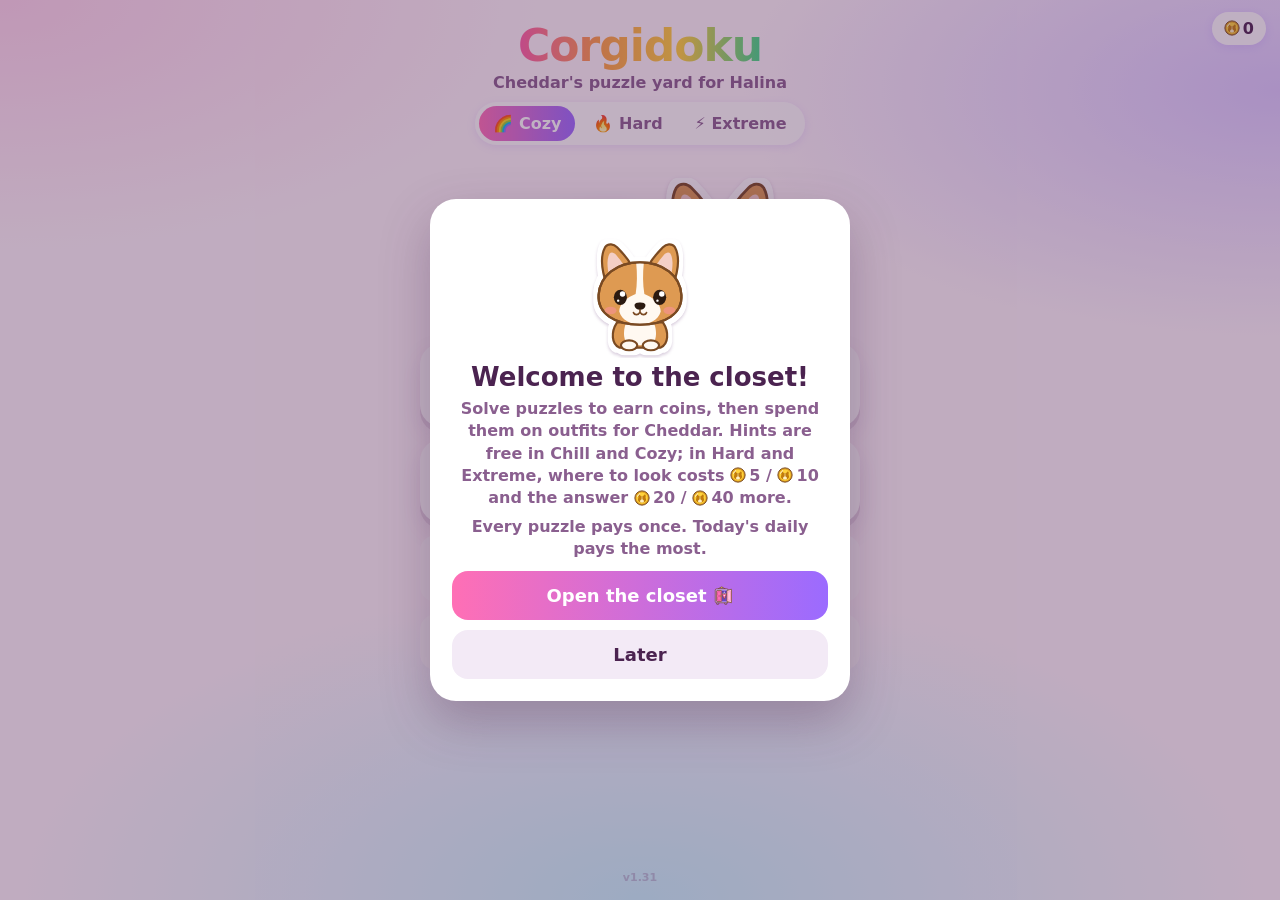
==== commit 7532c899: "Corgidoku v1.31: Wild Week (Nov 23-29) and the yard-color fix - Yard colors are shuffled per puzzle " ====
--- a/corgidoku/index.html
+++ b/corgidoku/index.html
@@ -75,9 +75,9 @@
   .bar .back,.bar .ghost{width:44px;height:44px;border-radius:14px;background:rgba(255,255,255,.92);box-shadow:0 2px 8px rgba(155,107,255,.18);font-size:22px;font-weight:900;display:grid;place-items:center;flex:none}
   .bar .ghost{visibility:hidden}
   /* Long scrolling screens keep their bar (and the back button) pinned at the top, on a frosted backing. */
-  #climb .bar,#past .bar{position:sticky;top:0;z-index:5;flex:none;padding:4px;border-radius:18px;background:rgba(255,255,255,.72);
+  #climb .bar,#past .bar,#wild .bar{position:sticky;top:0;z-index:5;flex:none;padding:4px;border-radius:18px;background:rgba(255,255,255,.72);
     -webkit-backdrop-filter:blur(8px);backdrop-filter:blur(8px);box-shadow:0 2px 10px rgba(91,42,110,.12)}
-  body.dark #climb .bar,body.dark #past .bar{background:rgba(28,26,58,.6)}
+  body.dark #climb .bar,body.dark #past .bar,body.dark #wild .bar{background:rgba(28,26,58,.6)}
 
   /* ---------- play ---------- */
   .meta{width:100%;max-width:520px;display:flex;justify-content:space-between;align-items:center;margin:6px 0 10px;font-weight:800;color:var(--ink-soft)}
@@ -347,6 +347,127 @@
   .fthumb{display:grid;place-items:center;width:78px;height:78px}
   .cpreview.fr{width:auto;padding:14px 0 10px}
 
+  /* ---------- Wild Week (v1.31) ---------- */
+  .wpill{display:inline-block;padding:3px 11px;border-radius:999px;background:#FF3F8E;color:#fff;font-weight:900;font-size:12.5px;white-space:nowrap}
+  .wpill b{font-weight:900}
+  .wildcard{position:relative;width:100%;max-width:440px;margin-top:10px;padding:12px 16px;border-radius:22px;text-align:left;color:var(--ink);
+    background:linear-gradient(110deg,#FFD3EA,#FFE3C4 22%,#FFF3B8 40%,#CFF6DE 58%,#CBEBFF 76%,#E3D6FF);background-size:200% 100%;animation:wshim 8s linear infinite;
+    border:2.5px solid #fff;box-shadow:0 6px 0 rgba(91,42,110,.12),0 10px 24px rgba(155,107,255,.22)}
+  @keyframes wshim{to{background-position:200% 0}}
+  .wildcard:active{transform:translateY(3px)}
+  .wch{display:flex;align-items:center;justify-content:space-between;gap:8px;flex-wrap:wrap}
+  .wch b{font-size:19px;font-weight:900}
+  .wcrow{display:flex;align-items:center;justify-content:space-between;gap:8px;margin-top:8px}
+  .wctiers{display:flex;gap:6px}
+  .wct{padding:4px 9px;border-radius:12px;background:rgba(255,255,255,.85);font-weight:900;font-size:14px;white-space:nowrap}
+  .wct.s-open{box-shadow:0 0 0 2px #FF5FA8}
+  .wct.s-lock{opacity:.6}
+  .wct.s-done{background:#DDF8EA}
+  .wcrow small{font-weight:900;color:var(--ink);font-size:14px;white-space:nowrap}
+  /* Wild Week screen */
+  .wprize{width:100%;max-width:440px;margin-top:8px;padding:12px;border-radius:22px;background:rgba(255,255,255,.9);text-align:center;box-shadow:0 4px 14px rgba(155,107,255,.15)}
+  .wprize p{font-size:13.5px;font-weight:700;color:var(--ink-soft);line-height:1.35;margin:6px 0 2px}
+  .wpzs{display:grid;grid-template-columns:repeat(3,minmax(0,1fr));gap:8px;margin:8px 0 4px}
+  .wpz{background:#FFF0F7;border-radius:16px;padding:6px 4px 8px;display:flex;flex-direction:column;align-items:center;gap:2px;font-size:13px}
+  .wpz.own{background:#E5FAEF}
+  .wpz b{font-weight:900;line-height:1.1}
+  .wpz small{font-size:11.5px;font-weight:800;color:var(--ink-soft)}
+  .shead{display:block;width:58px;height:58px;border-radius:14px;background:#93D7FF;position:relative;flex:none}
+  .shead svg{position:absolute;inset:4%;width:92%;height:92%}
+  .pips{display:flex;gap:3px;margin:3px 0}
+  .pips i{width:11px;height:7px;border-radius:4px;background:rgba(91,42,110,.16)}
+  .pips i.on{background:linear-gradient(90deg,var(--pink),var(--purple))}
+  .wrules{width:100%;max-width:440px;font-size:12.5px;font-weight:800;color:var(--ink-soft);text-align:center;line-height:1.35;margin:8px 0 2px}
+  body.scened .wrules{background:rgba(255,255,255,.8);border-radius:14px;padding:6px 10px}
+  body.scened.dark .wrules{background:rgba(28,26,58,.7);color:#F3EAFF}
+  .wdays{width:100%;max-width:440px;display:flex;flex-direction:column;gap:8px;margin-top:6px}
+  .wday{display:grid;grid-template-columns:46px repeat(3,minmax(0,1fr));gap:6px;align-items:stretch;background:rgba(255,255,255,.88);border-radius:18px;padding:6px}
+  .wday.today{box-shadow:0 0 0 3px #FF5FA8}
+  .wdl{display:flex;flex-direction:column;justify-content:center;align-items:center;font-size:14px;line-height:1.1}
+  .wdl b{font-weight:900}.wdl small{font-size:11px;font-weight:800;color:var(--ink-soft)}
+  .wtb{min-height:52px;border-radius:14px;padding:5px 3px;display:flex;flex-direction:column;align-items:center;justify-content:center;gap:1px;line-height:1.1;background:#F3EAF6}
+  .wtb b{font-size:13.5px;font-weight:900;white-space:nowrap}
+  .wtb small{font-size:11px;font-weight:800;color:var(--ink-soft);text-align:center}
+  .wtb.s-open{background:var(--tc);color:#fff;box-shadow:0 3px 0 rgba(91,42,110,.18)}
+  .wtb.s-open small{color:rgba(255,255,255,.92)}
+  .wtb.s-open:active{transform:translateY(2px)}
+  .wtb.s-done{background:#E5FAEF;box-shadow:inset 0 0 0 2px var(--tc)}
+  .wtb.s-done b{color:#1E8A55}
+  .wtb.s-lock b{font-size:16px}
+  .wtb.s-future{opacity:.5}
+  .wday.later .wdl{opacity:.55}
+  /* Wild play: map chips and the swap bar above the board */
+  .wtop{width:min(94vw,58vh,520px);display:flex;align-items:center;gap:8px;margin:-4px 0 8px}
+  .wchips{display:flex;gap:5px;flex:none}
+  .wchip{display:flex;align-items:center;gap:4px;padding:4px 8px;border-radius:999px;background:#fff;font-weight:900;font-size:13px;white-space:nowrap;box-shadow:0 2px 6px rgba(91,42,110,.12);transition:transform .2s}
+  .wchips.four .wchip{padding:4px 7px}
+  .wchip i{width:10px;height:10px;border-radius:50%;background:var(--c)}
+  .wchip.on{transform:scale(1.1);box-shadow:0 0 0 3px var(--c),0 4px 10px rgba(91,42,110,.2)}
+  .wtimer{flex:1;display:flex;align-items:center;gap:6px;min-width:0}
+  .wbar{flex:1;height:12px;border-radius:99px;background:rgba(91,42,110,.14);overflow:hidden}
+  .wbar i{display:block;height:100%;width:100%;border-radius:99px;background:linear-gradient(90deg,#FF5FA8,#FF9F45,#FFD23C,#3FD98B,#46B3FF,#9B6BFF);transform-origin:left;transition:transform .1s linear}
+  .wtimer b{font-size:14px;font-weight:900;min-width:40px;text-align:right;white-space:nowrap}
+  .wtimer.soon .wbar i{background:#FF3F8E}
+  .wtimer.soon b{color:#FF3F8E;animation:wbeat .5s ease-in-out infinite}
+  .wtimer.off .wbar{opacity:.35}
+  @keyframes wbeat{50%{transform:scale(1.18)}}
+  body.scened .wtimer b{padding:0 6px;border-radius:999px;background:rgba(255,255,255,.8)}
+  #bframe{perspective:900px}
+  #bframe.wsoon>.board{animation:wwarn .5s ease-in-out infinite}
+  @keyframes wwarn{50%{box-shadow:0 0 0 4px #FF3F8E,0 10px 30px rgba(255,63,142,.4)}}
+  .board.flip{animation:wflip .36s ease-in-out}
+  @keyframes wflip{0%{transform:rotateY(0)}50%{transform:rotateY(90deg) scale(.94)}100%{transform:rotateY(0)}}
+  .wcover{position:absolute;inset:var(--rw,0);z-index:3;border-radius:16px;display:none;place-items:center;text-align:center;background:#FFF6FB;font-weight:900;font-size:24px;padding:20px}
+  .bframe:not(.framed) .wcover{inset:0}
+  .wcover.on{display:grid}
+  .wcover small{display:block;font-size:14px;font-weight:700;color:var(--ink-soft);margin-top:6px}
+  @media (prefers-reduced-motion: reduce){.board.flip,#bframe.wsoon>.board,.wtimer.soon b,.wildcard{animation:none}#bframe.wsoon>.board{box-shadow:0 0 0 4px #FF3F8E}}
+  /* the Wild win party */
+  .wparty{position:fixed;inset:0;z-index:30;display:grid;place-items:center;overflow:hidden;padding:20px;
+    background:radial-gradient(circle at 50% 45%,rgba(255,255,255,.55),rgba(155,107,255,.55) 70%,rgba(91,42,110,.78));-webkit-backdrop-filter:blur(3px);backdrop-filter:blur(3px)}
+  .wburst{position:absolute;inset:-50%;background:repeating-conic-gradient(from 0deg,rgba(255,95,168,.35) 0 10deg,rgba(255,210,60,.3) 10deg 20deg,rgba(70,179,255,.3) 20deg 30deg,rgba(63,217,139,.3) 30deg 40deg);animation:wspin 9s linear infinite}
+  @keyframes wspin{to{transform:rotate(1turn)}}
+  .wparty .fw{position:absolute;inset:0;width:100%;height:100%;pointer-events:none}
+  .wfly{position:absolute;inset:0;pointer-events:none}
+  .wfly .conf{position:absolute;top:-40px;left:var(--x);width:var(--w);height:calc(var(--w) * .45);border-radius:3px;background:var(--c);animation:wfall var(--t) linear var(--d) infinite;will-change:transform}
+  .wfly .fly{position:absolute;width:var(--w);will-change:transform}
+  .wfly .fly svg{display:block;width:100%}
+  .wfly .wf{top:-80px;left:var(--x);animation:wfall var(--t) linear var(--d) infinite}
+  @keyframes wfall{0%{transform:translateY(0) rotate(0)}100%{transform:translateY(calc(100vh + 120px)) rotate(var(--r))}}
+  .wfly .wz{top:var(--y);left:0;animation:wzoom var(--t) linear var(--d) infinite}
+  .wfly .wz.rtl{animation-name:wzoomr}
+  @keyframes wzoom{0%{transform:translateX(-90px) translateY(0) rotate(-8deg)}25%{transform:translateX(calc(25vw - 45px)) translateY(-14px) rotate(6deg)}50%{transform:translateX(calc(50vw - 45px)) translateY(0) rotate(-8deg)}75%{transform:translateX(calc(75vw - 45px)) translateY(-14px) rotate(6deg)}100%{transform:translateX(calc(100vw + 20px)) translateY(0) rotate(-8deg)}}
+  @keyframes wzoomr{0%{transform:translateX(calc(100vw + 20px)) scaleX(-1)}25%{transform:translateX(75vw) translateY(-14px) scaleX(-1)}50%{transform:translateX(50vw) scaleX(-1)}75%{transform:translateX(25vw) translateY(-14px) scaleX(-1)}100%{transform:translateX(-90px) scaleX(-1)}}
+  .wwin{position:relative;z-index:2;width:min(88vw,380px);max-height:calc(100vh - 40px);overflow:auto;background:#fff;border-radius:28px;padding:20px 18px 16px;text-align:center;
+    box-shadow:0 20px 60px rgba(40,10,60,.45);animation:wpop .6s cubic-bezier(.3,1.6,.5,1) 1s both}
+  @keyframes wpop{0%{transform:scale(.3) rotate(-8deg);opacity:0}100%{transform:none;opacity:1}}
+  .wdog{width:132px;margin:0 auto;animation:wbounce .7s ease-in-out infinite}
+  @keyframes wbounce{0%,100%{transform:translateY(0) rotate(-4deg)}50%{transform:translateY(-14px) rotate(4deg) scale(1.05)}}
+  .wwin h2{font-size:44px;font-weight:900;letter-spacing:-1.5px;line-height:1;margin-top:2px;background:linear-gradient(90deg,#FF5FA8,#FF9F45,#FFD23C,#3FD98B,#46B3FF,#9B6BFF,#FF5FA8);background-size:200% 100%;-webkit-background-clip:text;background-clip:text;color:transparent;animation:shimmer 1.5s linear infinite}
+  .wwin p{font-size:15.5px;font-weight:700;margin-top:6px;color:var(--ink-soft);line-height:1.35}
+  .wwin p b{color:var(--ink)}
+  .wcoins{margin-top:10px;background:#FFF4D1;border-radius:18px;padding:8px;font-weight:900}
+  .wcoins b{display:block;font-size:38px;color:#C98A12;line-height:1.1}
+  .wcoins b .ic{height:.9em;width:.9em;vertical-align:-.1em}
+  .wcoins small{display:block;font-size:12.5px;color:#8A5A00;font-weight:800}
+  .wprog{display:flex;align-items:center;gap:10px;margin-top:10px;text-align:left;background:#F3ECFF;border-radius:16px;padding:8px 10px}
+  .wprog .shead{width:52px;height:52px}
+  .wprog b{font-size:14px;display:block}
+  .wprog small{display:block;font-size:12px;color:var(--ink-soft);font-weight:800;line-height:1.25}
+  .wprog .pips i{width:16px;height:8px}
+  .wwin .cta{display:block;width:100%;margin-top:10px;padding:13px;border-radius:16px;font-weight:900;font-size:17px;color:#fff;background:linear-gradient(90deg,var(--pink),var(--purple))}
+  .wwin .cta.alt{background:#F3EAF6;color:var(--ink)}
+  .wwin .rate{text-align:center}
+  html.hid .wparty *{animation-play-state:paused!important}
+  .wparty.still .wburst,.wparty.still .wdog,.wparty.still .wwin,.wparty.still h2{animation:none}
+  @media (prefers-reduced-motion: reduce){.wburst,.wdog,.wwin,.wwin h2{animation:none!important}.wfly{display:none}}
+  .wnew{width:140px;margin:0 auto}
+  .sheet .wpzs{margin:10px 0}
+  .sheet .wpill{margin:4px 0 2px}
+  /* Closet: Wild Week prize tiles */
+  .wtag{font-style:normal;font-size:10px;font-weight:900;color:#fff;background:linear-gradient(90deg,var(--pink),var(--purple));border-radius:999px;padding:1px 7px;margin-top:2px;white-space:nowrap}
+  .wprize-t .cthumb svg{filter:grayscale(.2)}
+
   /* ---------- celebration ---------- */
   .zoom{position:fixed;left:-160px;top:38%;width:110px;z-index:20;pointer-events:none;animation:zoomies 2.2s cubic-bezier(.45,.05,.55,.95) forwards}
   .zoom::before{content:"";position:absolute;right:70%;top:30%;width:260px;height:40px;border-radius:20px;
@@ -364,6 +485,7 @@
   <section id="climb" class="screen"></section>
   <section id="past" class="screen"></section>
   <section id="closet" class="screen"></section>
+  <section id="wild" class="screen"></section>
   <div id="overlay" class="overlay"><div class="sheet" id="sheet"></div></div>
   <script type="module" src="app.js"></script>
   <script>
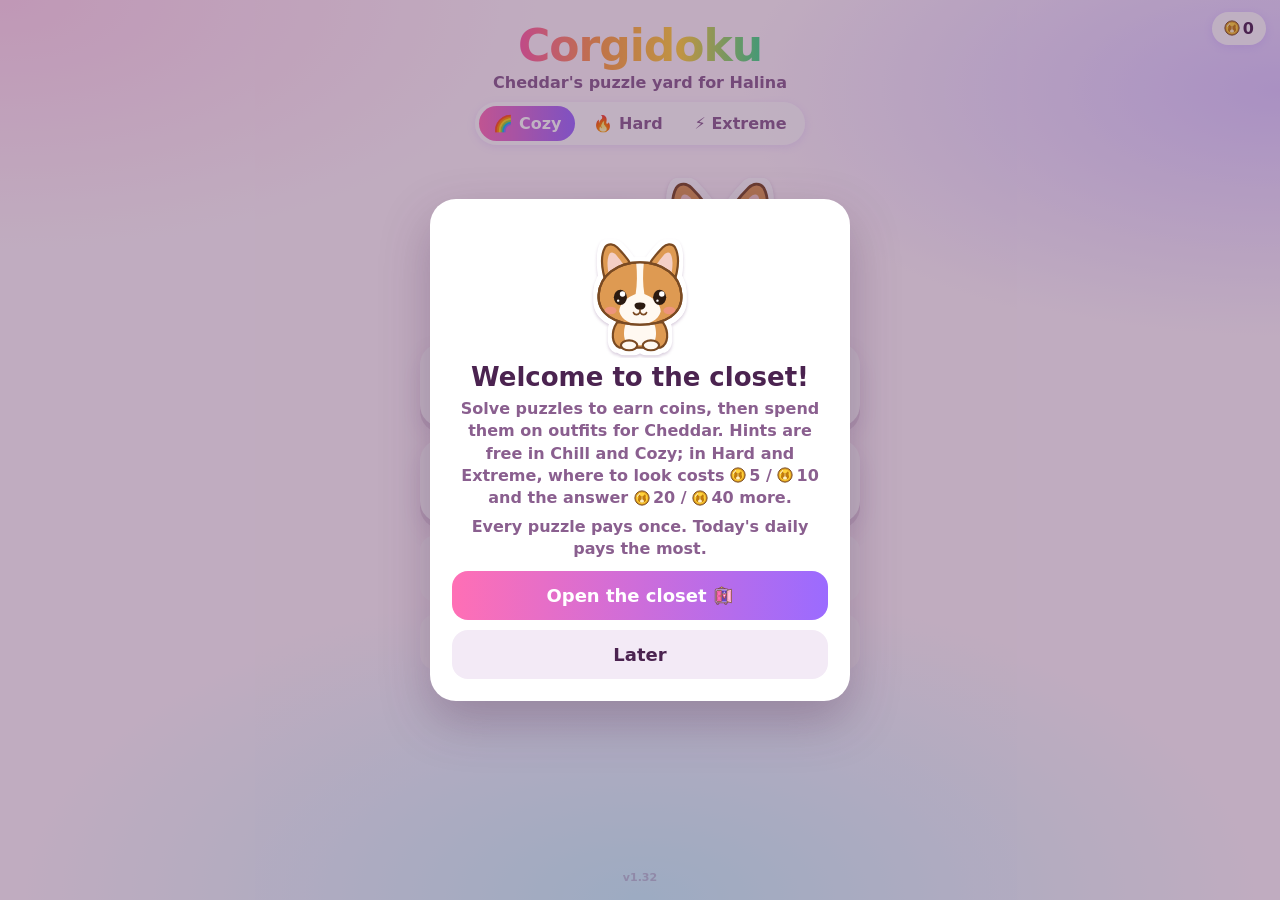
==== commit b091b028: "Corgidoku v1.32: Wild Week fly-in takeover The one-time "Wild Week is here!" sheet becomes a full-sc" ====
--- a/corgidoku/index.html
+++ b/corgidoku/index.html
@@ -468,6 +468,65 @@
   .wtag{font-style:normal;font-size:10px;font-weight:900;color:#fff;background:linear-gradient(90deg,var(--pink),var(--purple));border-radius:999px;padding:1px 7px;margin-top:2px;white-space:nowrap}
   .wprize-t .cthumb svg{filter:grayscale(.2)}
 
+  /* Wild Week first-launch takeover (v1.32): the burst sits behind the screens; the home screen is
+     knocked away like a page to reveal it, and the title, prizes and card fly in on top. */
+  .wintro{position:fixed;inset:0;z-index:40;overflow:hidden;display:flex;align-items:center;justify-content:center}
+  .wibg{position:fixed;inset:0;z-index:0;overflow:hidden;background:radial-gradient(circle at 50% 42%,#FFF6FB 0,#FFD3EA 30%,#C9AEFF 70%,#7B5CE0 100%)}
+  .wibg .wburst{animation:wspin 12s linear infinite}
+  .wiflash{position:absolute;inset:0;z-index:3;background:#fff;opacity:0;pointer-events:none;animation:wiflash .45s ease-out .42s}
+  @keyframes wiflash{0%{opacity:0}15%{opacity:.85}100%{opacity:0}}
+  .wiball{position:absolute;z-index:4;left:0;top:34%;width:120px;pointer-events:none;opacity:0;animation:wiball .9s cubic-bezier(.55,0,.4,1) forwards}
+  .wiball svg{position:relative;z-index:1;display:block;width:100%}
+  .wtrail{position:absolute;right:62%;top:28%;width:300px;height:46px;border-radius:23px;opacity:.9;
+    background:linear-gradient(180deg,#FF5FA8 0 16%,#FF9F45 16% 33%,#FFD23C 33% 50%,#3FD98B 50% 66%,#46B3FF 66% 83%,#9B6BFF 83%)}
+  @keyframes wiball{0%{opacity:1;transform:translateX(-160px) rotate(-20deg) scale(.8)}50%{opacity:1;transform:translateX(calc(50vw - 60px)) rotate(8deg) scale(1.1)}
+    62%{opacity:1;transform:translateX(calc(50vw - 66px)) scale(1.5,.8)}100%{opacity:0;transform:translateX(calc(50vw - 60px)) translateY(-40px) scale(2.6)}}
+  /* the page being knocked away (and dropping back in) gets the app's own background so it reads as a page */
+  #home.wipage,.screen.dropin{background:radial-gradient(60% 40% at 0% 0%,#FFD6EC 0%,transparent 70%),radial-gradient(60% 40% at 100% 10%,#DCCBFF 0%,transparent 70%),radial-gradient(70% 50% at 50% 100%,#C9F4FF 0%,transparent 70%),#FFF6FB}
+  #home.knocked,.screen.dropin{border-radius:28px;box-shadow:0 20px 60px rgba(40,10,60,.45)}
+  body.scened #home.wipage,body.scened .screen.dropin{background:none;box-shadow:none}
+  #home.knocked,#scene.knocked{transform-origin:30% 100%;animation:knock 1.1s ease-in forwards;pointer-events:none;overflow:hidden}
+  @keyframes knock{0%{transform:none}8%{transform:translateX(16px) rotate(1.5deg)}16%{transform:translateX(-14px) rotate(-1.5deg)}24%{transform:translateX(9px)}
+    34%{transform:translate(0,-14px) rotate(-3deg) scale(.98)}100%{transform:translate(35vw,118vh) rotate(38deg) scale(.9)}}
+  .screen.dropin,#scene.dropin{animation:dropin .7s cubic-bezier(.3,1.4,.5,1)}
+  @keyframes dropin{0%{transform:translateY(-105vh) rotate(-6deg)}100%{transform:none}}
+  .wibody{position:relative;z-index:2;width:100%;max-width:420px;max-height:100%;overflow:auto;padding:calc(var(--safe-t) + 16px) 18px calc(var(--safe-b) + 16px);text-align:center}
+  .wikick{display:inline-block;padding:4px 14px;border-radius:999px;background:#fff;color:#FF3F8E;font-weight:900;font-size:15px;letter-spacing:1px;text-transform:uppercase;
+    box-shadow:0 3px 10px rgba(91,42,110,.25);animation:wirise .4s cubic-bezier(.3,1.6,.5,1) .8s both}
+  .wititle{margin:6px 0 4px;font-size:64px;line-height:.92;font-weight:900;letter-spacing:-1px;color:#fff;
+    text-shadow:0 4px 0 #7B3FBF,0 8px 18px rgba(60,20,90,.45)}
+  .wititle span{display:block}
+  .wititle i{display:inline-block;font-style:normal;animation:widrop .55s cubic-bezier(.3,1.7,.5,1) var(--ld) both}
+  .wititle span:first-child i:nth-child(odd){color:#FFE14D}.wititle span:last-child i:nth-child(even){color:#FFE14D}
+  @keyframes widrop{0%{opacity:0;transform:translateY(-120px) rotate(-25deg) scale(1.6)}100%{opacity:1;transform:none}}
+  .wiheads{display:grid;grid-template-columns:repeat(3,minmax(0,1fr));gap:10px;margin:10px 0 12px}
+  .wih{display:flex;flex-direction:column;align-items:center;gap:2px;background:rgba(255,255,255,.92);border-radius:18px;padding:8px 4px;font-size:14px;box-shadow:0 6px 16px rgba(60,20,90,.25)}
+  .wih .shead{width:70px;height:70px}
+  .wih b{font-weight:900}.wih small{font-size:12px;font-weight:800;color:var(--ink-soft)}
+  .wih.h0{animation:wiinl .6s cubic-bezier(.3,1.5,.5,1) 1.6s both}
+  .wih.h1{animation:wiinb .6s cubic-bezier(.3,1.5,.5,1) 1.75s both}
+  .wih.h2{animation:wiinr .6s cubic-bezier(.3,1.5,.5,1) 1.9s both}
+  @keyframes wiinl{0%{transform:translateX(-110vw) rotate(-40deg)}100%{transform:none}}
+  @keyframes wiinr{0%{transform:translateX(110vw) rotate(40deg)}100%{transform:none}}
+  @keyframes wiinb{0%{transform:translateY(80vh) rotate(20deg)}100%{transform:none}}
+  .wicard{background:#fff;border-radius:24px;padding:14px 16px 12px;box-shadow:0 10px 30px rgba(60,20,90,.3);animation:wirise .5s cubic-bezier(.3,1.4,.5,1) 2.3s both}
+  .wicard p{font-weight:700;color:var(--ink-soft);line-height:1.4;margin:4px 0 8px;font-size:15px}
+  .wicard p b{color:var(--ink)}
+  .wicard .wpill{margin:2px 0 4px}
+  .wicard .cta{display:block;width:100%;margin-top:10px;padding:14px;border-radius:16px;font-weight:900;font-size:18px;color:#fff;background:linear-gradient(90deg,var(--pink),var(--purple))}
+  .wicard .cta.alt{background:#F3EAF6;color:var(--ink)}
+  @keyframes wirise{0%{opacity:0;transform:translateY(60px) scale(.9)}100%{opacity:1;transform:none}}
+  .wintro.out{animation:wiout .45s ease-in forwards}
+  @keyframes wiout{to{opacity:0;transform:scale(1.15)}}
+  html.hid .wintro *,html.hid .wibg *,html.hid .knocked{animation-play-state:paused!important}
+  /* Reduced motion: no flying, no knocking; the takeover just fades in. */
+  .wintro.still{animation:wifade .3s both;background:radial-gradient(circle at 50% 42%,#FFF6FB 0,#FFD3EA 30%,#C9AEFF 70%,#7B5CE0 100%)}
+  .wintro.still .wiball,.wintro.still .wiflash{display:none}
+  .wintro.still .wititle i,.wintro.still .wih,.wintro.still .wicard,.wintro.still .wikick{animation:none}
+  .wintro.still.out{animation:wiout2 .2s forwards}
+  @keyframes wifade{from{opacity:0}}
+  @keyframes wiout2{to{opacity:0}}
+
   /* ---------- celebration ---------- */
   .zoom{position:fixed;left:-160px;top:38%;width:110px;z-index:20;pointer-events:none;animation:zoomies 2.2s cubic-bezier(.45,.05,.55,.95) forwards}
   .zoom::before{content:"";position:absolute;right:70%;top:30%;width:260px;height:40px;border-radius:20px;
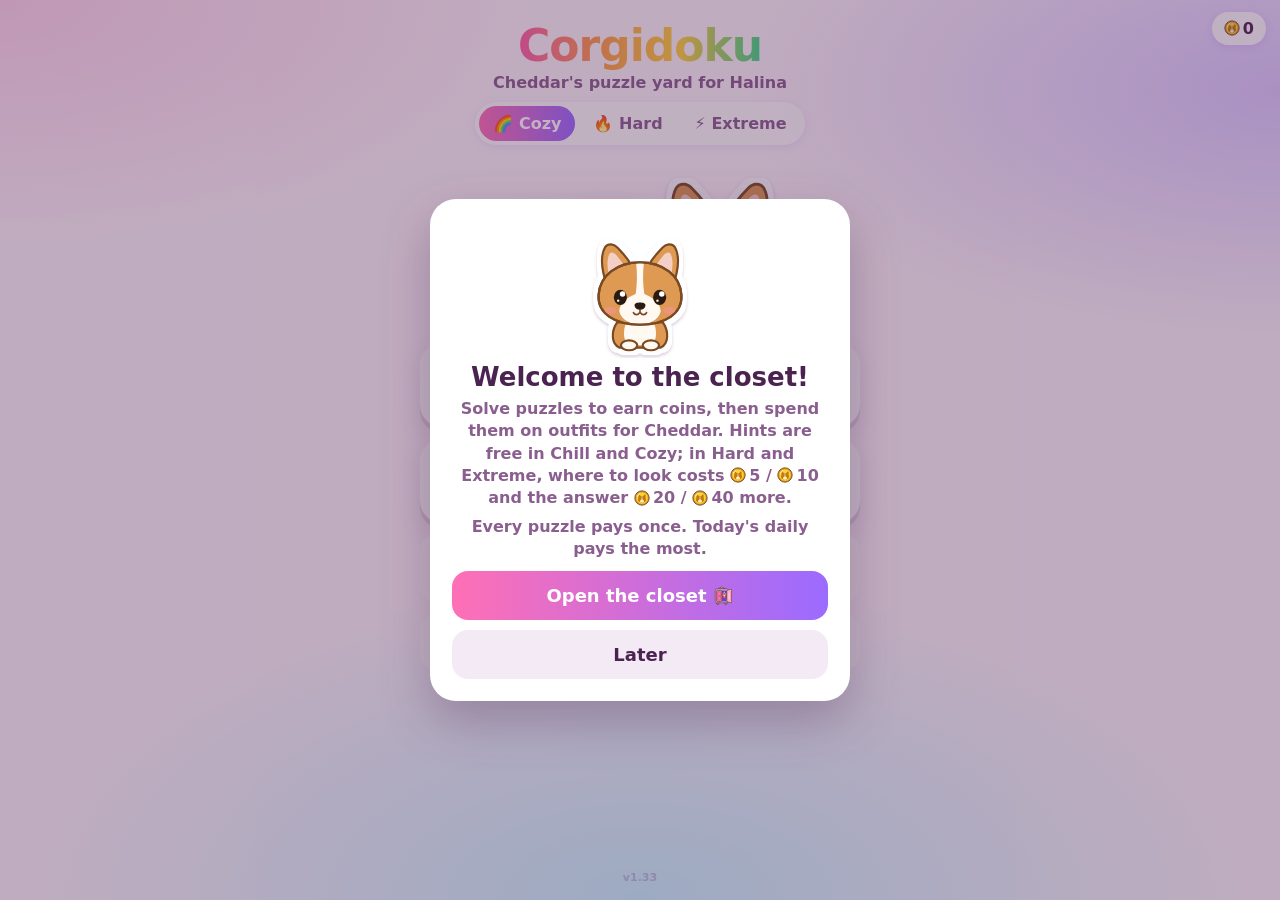
==== commit f590e9bd: "Corgidoku v1.33: Wild Week share cards Win card and week recap as 1080x1350 PNGs plus a Wordle-style" ====
--- a/corgidoku/index.html
+++ b/corgidoku/index.html
@@ -366,6 +366,15 @@
   .wcrow small{font-weight:900;color:var(--ink);font-size:14px;white-space:nowrap}
   /* Wild Week screen */
   .wprize{width:100%;max-width:440px;margin-top:8px;padding:12px;border-radius:22px;background:rgba(255,255,255,.9);text-align:center;box-shadow:0 4px 14px rgba(155,107,255,.15)}
+  /* Wild Week share cards (v1.33) */
+  .wshare{display:block;width:100%;margin-top:10px;padding:12px;border-radius:16px;font-weight:900;font-size:16px;color:#fff;background:linear-gradient(90deg,#FF5FA8,#FF9F45,#46B3FF,#9B6BFF)}
+  .overlay.top{z-index:35}
+  .shimg{margin:8px auto 4px;width:min(100%,260px);aspect-ratio:4/5;border-radius:18px;background:#FFF6FB;display:grid;place-items:center;overflow:hidden;box-shadow:0 4px 14px rgba(155,107,255,.2)}
+  .shimg img{width:100%;height:100%;display:block;-webkit-touch-callout:default;-webkit-user-select:auto;user-select:auto}
+  .shimg small{font-weight:800;color:var(--ink-soft);padding:16px}
+  .shimg textarea.code{height:100%;margin:0;font-size:13px}
+  .sheet .shnote{font-size:13.5px}
+  .sheet .cta:disabled{opacity:.55}
   .wprize p{font-size:13.5px;font-weight:700;color:var(--ink-soft);line-height:1.35;margin:6px 0 2px}
   .wpzs{display:grid;grid-template-columns:repeat(3,minmax(0,1fr));gap:8px;margin:8px 0 4px}
   .wpz{background:#FFF0F7;border-radius:16px;padding:6px 4px 8px;display:flex;flex-direction:column;align-items:center;gap:2px;font-size:13px}
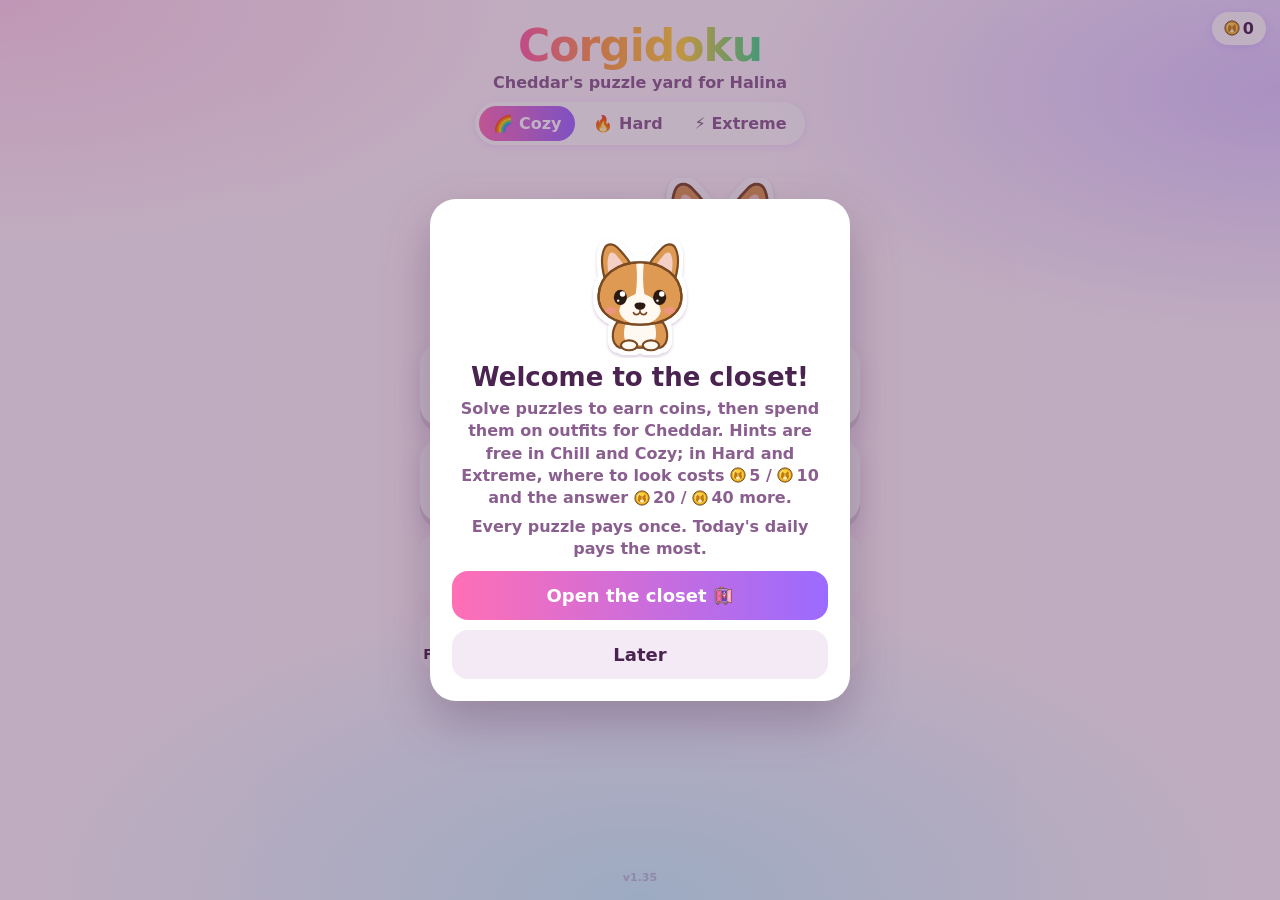
==== commit 3d5baab4: "Corgidoku v1.35: Cheddar's tricks UI (push 2) Lessons page with tracks, Show it / Watch it, 10 pract" ====
--- a/corgidoku/index.html
+++ b/corgidoku/index.html
@@ -536,6 +536,80 @@
   @keyframes wifade{from{opacity:0}}
   @keyframes wiout2{to{opacity:0}}
 
+  /* ---------- Cheddar's tricks (v1.35): the page, the lesson screen, the pop-up card, the Sniff link ---------- */
+  #tricks .bar{position:sticky;top:0;z-index:5;flex:none;padding:4px;border-radius:18px;background:rgba(255,255,255,.72);-webkit-backdrop-filter:blur(8px);backdrop-filter:blur(8px);box-shadow:0 2px 10px rgba(91,42,110,.12)}
+  body.dark #tricks .bar{background:rgba(28,26,58,.6)}
+  .tintro{width:100%;max-width:440px;margin:10px 0 4px;padding:10px 14px;border-radius:18px;background:rgba(255,255,255,.85);font-weight:700;font-size:14.5px;line-height:1.38;color:var(--ink-soft)}
+  .tcard{width:100%;max-width:440px;margin-top:10px;padding:10px;border-radius:22px;background:rgba(255,255,255,.9);box-shadow:0 4px 14px rgba(155,107,255,.15);flex:none}
+  .thead{display:flex;align-items:center;justify-content:space-between;gap:8px;padding:2px 6px 8px}
+  .thead b{font-size:18px;font-weight:900}
+  .tbadge{padding:3px 10px;border-radius:999px;background:#DDF8EA;color:#1E7A4C;font-weight:900;font-size:13px;white-space:nowrap}
+  .tcount{font-weight:800;font-size:13px;color:var(--ink-soft)}
+  .trow{display:flex;align-items:center;gap:12px;width:100%;padding:10px 12px;margin-top:6px;border-radius:16px;background:#fff;text-align:left;box-shadow:0 3px 0 rgba(91,42,110,.10)}
+  .trow:active{transform:translateY(2px);box-shadow:none}
+  .trow>div{flex:1;min-width:0}
+  .trow b{display:block;font-size:16.5px;font-weight:900}
+  .trow small{display:block;font-size:13px;font-weight:800;color:var(--ink-soft)}
+  .trow .tn{width:34px;height:34px;flex:none;border-radius:11px;display:grid;place-items:center;font-weight:900;color:#fff;background:linear-gradient(135deg,var(--pink),var(--purple))}
+  .trow.s-done .tn{background:#3FD98B}
+  .trow.s-done small{color:#1E7A4C}
+  .trow.s-skip small,.trow.s-part small{color:#B5530C}
+  .trow .tgo{font-size:22px;font-weight:900;color:var(--ink-soft)}
+  .tchips{display:flex;gap:5px;flex-wrap:wrap;padding:0 6px 2px}
+  .tchips span{width:26px;height:26px;border-radius:9px;display:grid;place-items:center;font-size:13px;font-weight:900;background:#F3EAF6;color:var(--ink-soft)}
+  .tchips span.on{background:#DDF8EA;color:#1E7A4C}
+  .tsame{display:block;padding:6px 8px 2px;font-weight:800;font-size:12.5px;color:var(--ink-soft)}
+  /* the lesson screen */
+  body.scened[data-screen=lesson] #scene::after{background:rgba(255,255,255,.45)}
+  body.scened.dark[data-screen=lesson] #scene::after{background:rgba(28,26,58,.35)}
+  #lesson>*{flex-shrink:0}
+  .lskip{height:44px;padding:0 14px;border-radius:14px;background:rgba(255,255,255,.92);box-shadow:0 2px 8px rgba(155,107,255,.18);font-weight:900;font-size:15px;flex:none}
+  .lsub{margin-top:2px;font-weight:900;font-size:13px;letter-spacing:.4px;text-transform:uppercase;color:var(--ink-soft)}
+  body.scened .lsub{padding:1px 10px;border-radius:999px;background:rgba(255,255,255,.72);color:var(--ink)}
+  body.scened.dark .lsub{background:rgba(28,26,58,.62);color:#F3EAFF}
+  .lprints{display:flex;gap:4px;margin:6px 0 2px;min-height:0}
+  .lprints:empty{display:none}
+  .lp{width:24px;height:24px;border-radius:50%;display:grid;place-items:center;background:rgba(255,255,255,.85)}
+  .lp svg{width:16px;height:16px;fill:#E2D3E8}
+  .lp.alone{background:#FFE0F0}
+  .lp.alone svg{fill:var(--pink)}
+  .lp.help{background:#fff;box-shadow:inset 0 0 0 2px var(--pink)}
+  .lp.help svg{fill:none;stroke:var(--pink);stroke-width:2.6}
+  .lp.cur{box-shadow:0 0 0 2.5px var(--purple)}
+  .lp.help.cur{box-shadow:inset 0 0 0 2px var(--pink),0 0 0 2.5px var(--purple)}
+  .lask{width:min(94vw,58vh,520px);display:flex;align-items:center;gap:8px;margin:6px 0 8px;font-weight:800;font-size:14.5px;line-height:1.28}
+  .lask:empty{display:none}
+  .lask span{flex:1;padding:6px 10px;border-radius:14px;background:rgba(255,255,255,.85)}
+  .lcount{flex:none;padding:6px 10px;border-radius:999px;background:#fff;font-weight:900;font-size:14px;box-shadow:0 2px 6px rgba(91,42,110,.12)}
+  .lcount.ok{background:#DDF8EA;color:#1E7A4C}
+  .lboard{margin-top:6px}
+  .lboard .cell{cursor:pointer}
+  .lo{position:absolute;inset:0;border:0 solid #2B1830;pointer-events:none;z-index:3}
+  .lnum,.llet{position:absolute;right:4%;bottom:4%;min-width:38%;height:38%;padding:0 2px;border-radius:999px;display:grid;place-items:center;font-size:min(3vw,12px);font-weight:900;line-height:1;z-index:2;pointer-events:none}
+  .lnum{background:var(--ink);color:#fff;box-shadow:0 0 0 1.5px #fff}
+  .llet{background:#fff;color:var(--edge);box-shadow:0 0 0 1.5px var(--edge)}
+  .lfound svg.paw,.lmiss svg.paw{position:absolute;left:26%;top:26%;width:48%;height:48%;fill:var(--edge);opacity:.9}
+  .lfound::after{content:"";position:absolute;inset:10%;border-radius:30%;box-shadow:inset 0 0 0 2.5px #2FB873}
+  .lfound.fresh svg.paw{animation:pop .3s cubic-bezier(.3,1.6,.5,1)}
+  .lmiss::after{content:"";position:absolute;inset:10%;border-radius:30%;border:2px dashed rgba(224,48,106,.75)}
+  .lboard .cell.lreach::after{content:"";position:absolute;inset:0;background:rgba(75,35,80,.32);pointer-events:none}
+  .cell.lclash{box-shadow:inset 0 0 0 3px #E0306A;background-image:repeating-linear-gradient(45deg,rgba(224,48,106,.22) 0 5px,transparent 5px 10px)!important}
+  .lring{position:absolute;inset:6%;border-radius:50%;border:3px solid #E0306A;pointer-events:none}
+  .lbub p.good{background:#E3F9EE;color:#165E3B}
+  .lbub p.bad{background:#FFF1E6;color:#8A3F0A}
+  #lesson .tools .tool.main{background:linear-gradient(90deg,var(--pink),var(--purple));color:#fff}
+  #lesson .tools .tool:disabled{opacity:.45}
+  .lback2{margin-top:10px;padding:10px 18px;border-radius:999px;background:rgba(255,255,255,.9);font-weight:900;font-size:15px;box-shadow:0 2px 8px rgba(155,107,255,.18)}
+  .sheet .lbadge-earn{background:#DDF8EA;color:#1E7A4C}
+  /* the pop-up card in Cheddar's bubble, and the Sniff link */
+  .bubble.offer #msg{display:none}
+  .lcard{flex:1;background:#fff;border-radius:16px;padding:9px 12px;box-shadow:0 0 0 2.5px var(--purple),0 3px 10px rgba(91,42,110,.12)}
+  .bubble .lcard p{font-weight:700;font-size:14.5px;line-height:1.3;background:none;box-shadow:none;padding:0;border-radius:0}
+  .lcard div{display:flex;gap:8px;margin-top:7px}
+  .lcard button{flex:1;padding:8px 4px;border-radius:12px;font-weight:900;font-size:14.5px;background:#F3EAF6}
+  .lcard .lc-go{background:linear-gradient(90deg,var(--pink),var(--purple));color:#fff}
+  .snlink{margin-top:6px;padding:7px 14px;border-radius:999px;background:#fff;color:#6B44C9;font-weight:900;font-size:14.5px;box-shadow:0 0 0 2px #C9AEFF,0 2px 8px rgba(155,107,255,.18)}
+
   /* ---------- celebration ---------- */
   .zoom{position:fixed;left:-160px;top:38%;width:110px;z-index:20;pointer-events:none;animation:zoomies 2.2s cubic-bezier(.45,.05,.55,.95) forwards}
   .zoom::before{content:"";position:absolute;right:70%;top:30%;width:260px;height:40px;border-radius:20px;
@@ -554,6 +628,8 @@
   <section id="past" class="screen"></section>
   <section id="closet" class="screen"></section>
   <section id="wild" class="screen"></section>
+  <section id="tricks" class="screen"></section>
+  <section id="lesson" class="screen"></section>
   <div id="overlay" class="overlay"><div class="sheet" id="sheet"></div></div>
   <script type="module" src="app.js"></script>
   <script>
